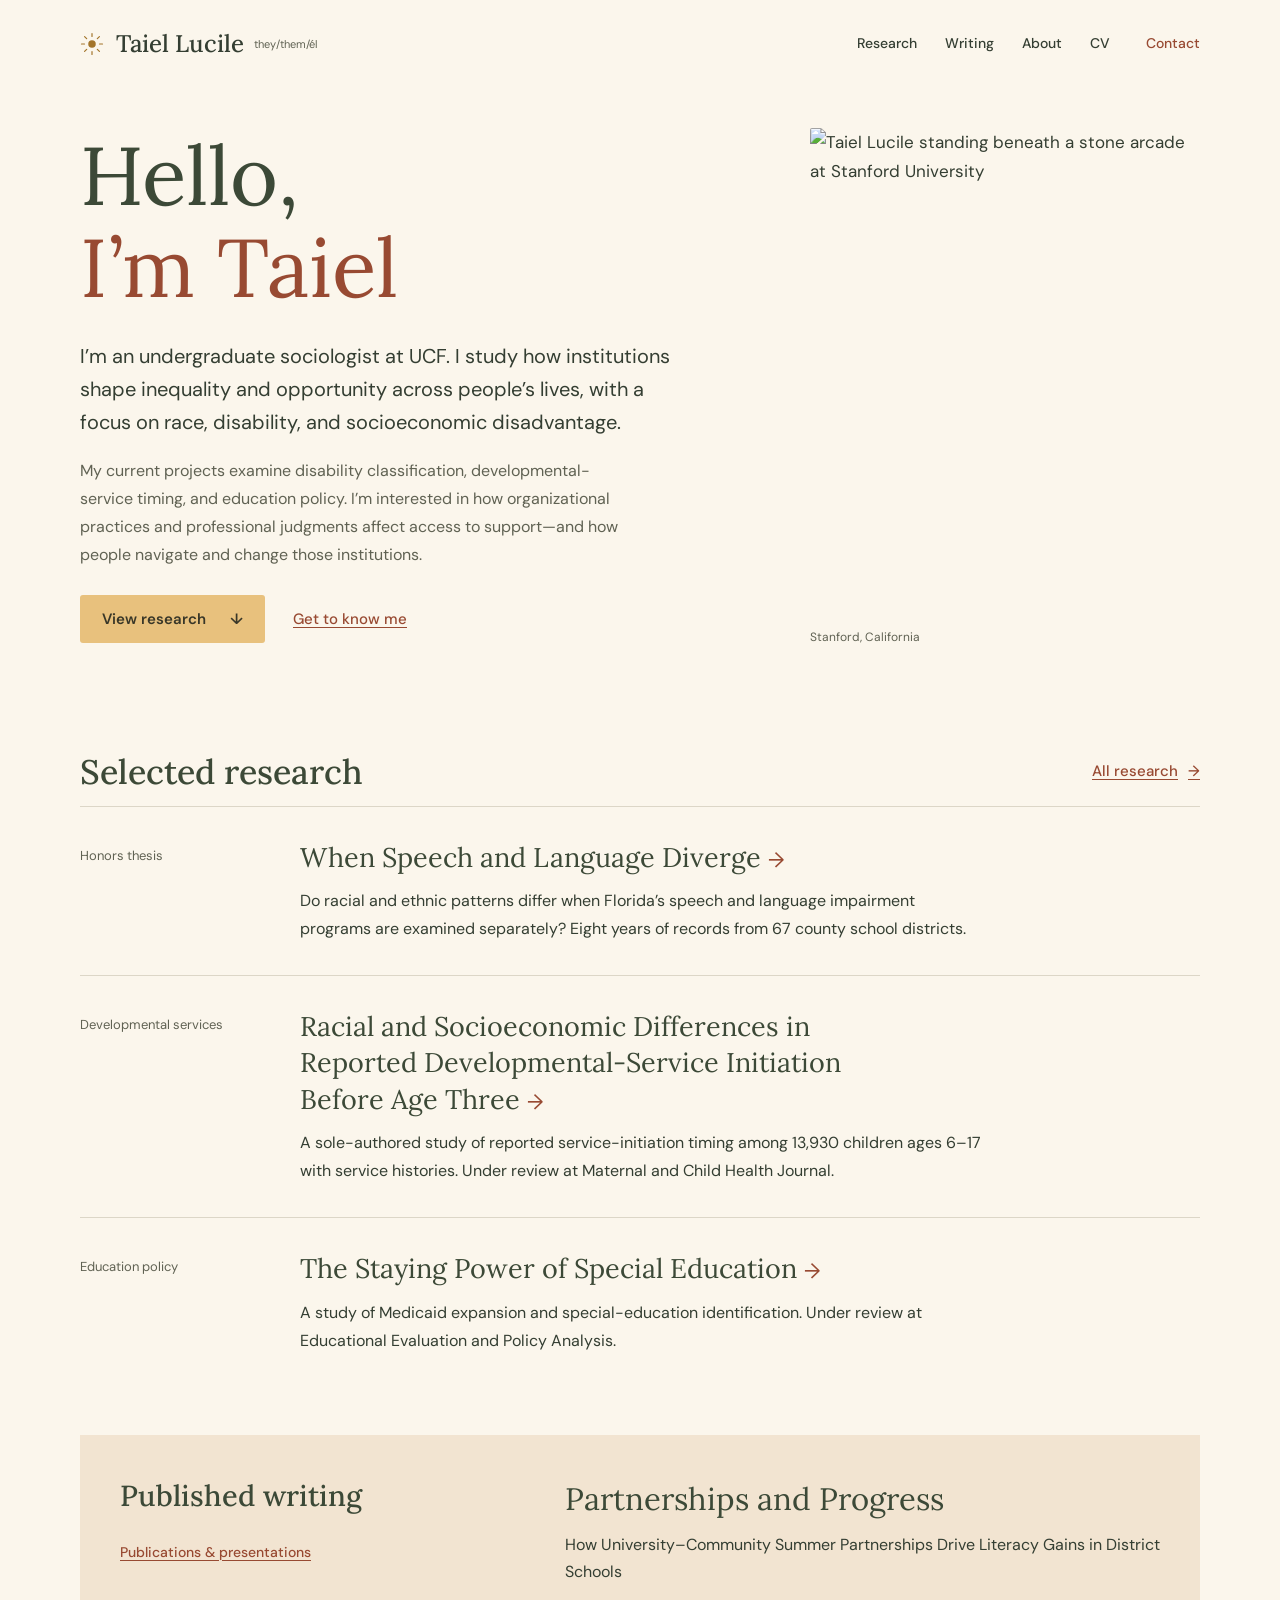
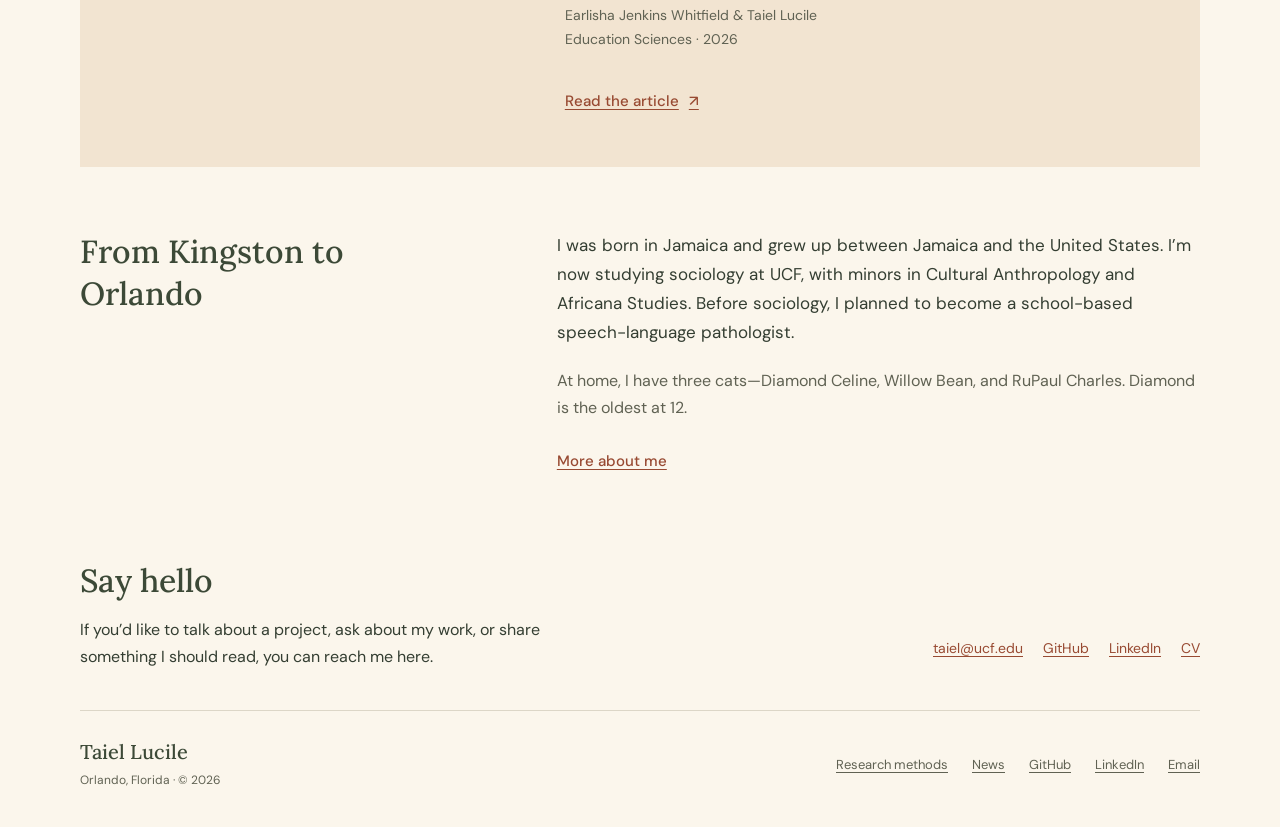
==== index.html @ beb81406 "Update research, manuscript status, experience, and CV from November 2026 record" ====
<!DOCTYPE html>

<html lang="en"><head><meta charset="utf-8"/><meta content="width=device-width,initial-scale=1" name="viewport"/><meta content="Taiel Lucile is a sociologist studying how race, disability, and class shape young people’s encounters with schools and other institutions." name="description"/><meta content="Taiel Lucile" name="author"/><meta content="#fbf6ec" name="theme-color"/><link href="/favicon.svg?v=20261108-radiant" rel="icon" type="image/svg+xml"/><title>Taiel Lucile | Sociology of Race, Disability &amp; Education</title><link rel="preload" href="assets/fonts/lora.woff" as="font" type="font/woff" crossorigin/><link rel="preload" href="assets/fonts/dm-sans.woff" as="font" type="font/woff" crossorigin/><link href="styles.css?v=20261108-current" rel="stylesheet"/><link href="https://taielucile.github.io/" rel="canonical"/><script src="site.js?v=20261108-radiant" defer></script></head><body class="notebook-site"><a class="skip-link" href="#main-content">Skip to content</a><header class="site-header"><a class="brand" href="index.html" aria-label="Taiel Lucile, home"><svg class="brand-sun" aria-hidden="true" viewBox="0 0 32 32" fill="none"><circle cx="16" cy="16" r="5" fill="currentColor"/><path d="M16 2v4m0 20v4M2 16h4m20 0h4M6.1 6.1l2.8 2.8m14.2 14.2 2.8 2.8M6.1 25.9l2.8-2.8M23.1 8.9l2.8-2.8" stroke="currentColor" stroke-width="1.6" stroke-linecap="round"/></svg><span>Taiel Lucile</span><small>they/them/él</small></a><button class="menu-toggle" aria-expanded="false" aria-controls="primary-nav" type="button" hidden>Menu <span class="menu-symbol" aria-hidden="true"></span></button><nav id="primary-nav" aria-label="Primary navigation"><a href="research.html">Research</a><a href="publications.html">Writing</a><a href="about.html">About</a><a href="cv.html">CV</a><a class="nav-contact" href="mailto:taiel@ucf.edu">Contact</a></nav></header><main class="home-page" id="main-content">
<section class="editorial-hero editorial-hero-photo">
<div class="hero-composition">
<div class="hero-copy">
<h1>Hello,<span>I’m Taiel</span></h1>
<p class="hero-statement">I’m an undergraduate sociologist at UCF. I study how institutions shape inequality and opportunity across people’s lives, with a focus on race, disability, and socioeconomic disadvantage.</p>
<p class="hero-followup">My current projects examine disability classification, developmental-service timing, and education policy. I’m interested in how organizational practices and professional judgments affect access to support—and how people navigate and change those institutions.</p>
<div class="hero-links"><a class="primary-action" href="#selected-research">View research <span aria-hidden="true">↓</span></a><a class="textlink" href="about.html">Get to know me</a></div>
</div>
<div class="hero-visual">
<figure class="home-portrait"><img alt="Taiel Lucile standing beneath a stone arcade at Stanford University" fetchpriority="high" loading="eager" src="assets/images/taiel-lucile-portrait.jpg"/><figcaption>Stanford, California</figcaption></figure>
</div>
</div>
</section>
<section class="selected-research" id="selected-research" aria-labelledby="research-heading">
<div class="section-heading"><h2 id="research-heading">Selected research</h2><a class="textlink" href="research.html">All research <span aria-hidden="true">→</span></a></div>
<article class="research-row"><div class="research-context">Honors thesis</div><div><h3><a href="research.html#speech-language">When Speech and Language <span class="title-ending">Diverge <span class="link-arrow" aria-hidden="true">→</span></span></a></h3><p>Do racial and ethnic patterns differ when Florida’s speech and language impairment programs are examined separately? Eight years of records from 67 county school districts.</p></div></article>
<article class="research-row"><div class="research-context">Developmental services</div><div><h3><a href="research.html#who-gets-help">Racial and Socioeconomic Differences in Reported Developmental-Service Initiation Before Age Three <span class="link-arrow" aria-hidden="true">→</span></a></h3><p>A sole-authored study of reported service-initiation timing among 13,930 children ages 6–17 with service histories. Under review at <cite>Maternal and Child Health Journal</cite>.</p></div></article>
<article class="research-row"><div class="research-context">Education policy</div><div><h3><a href="publications.html#under-review">The Staying Power of Special <span class="title-ending">Education <span class="link-arrow" aria-hidden="true">→</span></span></a></h3><p>A study of Medicaid expansion and special-education identification. Under review at <cite>Educational Evaluation and Policy Analysis</cite>.</p></div></article>
</section>
<section class="home-writing" aria-labelledby="writing-heading"><div><h2 id="writing-heading">Published writing</h2><a class="textlink" href="publications.html">Publications &amp; presentations</a></div><article class="writing-feature"><h3><a href="https://doi.org/10.3390/educsci16010005">Partnerships and Progress</a></h3><p>How University–Community Summer Partnerships Drive Literacy Gains in District Schools</p><p class="publication-credit">Earlisha Jenkins Whitfield &amp; Taiel Lucile<br/><cite>Education Sciences</cite> · 2026</p><a class="textlink" href="https://doi.org/10.3390/educsci16010005">Read the article <span aria-hidden="true">↗</span></a></article></section>
<section aria-labelledby="home-about-title" class="home-about">
<h2 id="home-about-title">From Kingston to Orlando</h2>
<div><p>I was born in Jamaica and grew up between Jamaica and the United States. I’m now studying sociology at UCF, with minors in Cultural Anthropology and Africana Studies. Before sociology, I planned to become a school-based speech-language pathologist.</p><p class="home-personal">At home, I have three cats—Diamond Celine, Willow Bean, and RuPaul Charles. Diamond is the oldest at 12.</p><a class="textlink" href="about.html">More about me</a></div>
</section>

<section class="contact-strip" id="contact"><div><h2>Say hello</h2><p>If you’d like to talk about a project, ask about my work, or share something I should read, you can reach me here.</p></div><div class="contact-links"><a href="mailto:taiel@ucf.edu">taiel@ucf.edu</a><a href="https://github.com/taielucile">GitHub</a><a href="https://www.linkedin.com/in/luciletaiel">LinkedIn</a><a href="cv.html">CV</a></div></section>
</main><footer class="site-footer"><div><a class="footer-name" href="index.html">Taiel Lucile</a><span>Orlando, Florida · © 2026</span></div><nav aria-label="Further information"><a href="methods.html">Research methods</a><a href="news.html">News</a><a href="https://github.com/taielucile">GitHub</a><a href="https://www.linkedin.com/in/luciletaiel">LinkedIn</a><a href="mailto:taiel@ucf.edu">Email</a></nav></footer></body></html>
---- styles.css ----
@font-face{font-family:Lora;src:url("assets/fonts/lora.woff") format("woff");font-style:normal;font-weight:400 700;font-display:swap}
@font-face{font-family:"DM Sans";src:url("assets/fonts/dm-sans.woff") format("woff");font-style:normal;font-weight:100 1000;font-display:swap}
:root{--paper:#fbf6ec;--ink:#343e32;--muted:#606253;--accent:#984a32;--plum:#3c4937;--sage:#f2e4d1;--honey:#e8c17d;--gold:#a3752b;--max:1120px;--serif:Lora,Georgia,"Times New Roman",serif;--sans:"DM Sans",system-ui,-apple-system,BlinkMacSystemFont,"Segoe UI",sans-serif;--section:64px}
*{box-sizing:border-box}
::selection{background:#e6c3ae;color:#293b32}
html{background:var(--paper);scroll-behavior:smooth;scroll-padding-top:120px}
body{margin:0;background:var(--paper);color:var(--ink);font:17px/1.7 var(--sans);font-optical-sizing:auto;text-rendering:optimizeLegibility}
[hidden]{display:none!important}
header,main,footer{width:min(calc(100% - 64px),var(--max));margin-inline:auto}
body>header{min-height:88px;display:flex;align-items:center;justify-content:space-between;gap:32px}
.brand{display:inline-flex;align-items:center;gap:10px;color:var(--ink);font:500 24px/1.2 var(--serif);text-decoration:none;white-space:nowrap}
.brand-sun{width:24px;height:24px;flex:none;color:var(--gold);margin-right:2px}
.brand small{font:400 11px/1.5 var(--sans);color:var(--muted)}
nav[aria-label="Primary navigation"]{display:flex;align-items:center;gap:28px}
nav[aria-label="Primary navigation"] a[aria-current="page"]{text-decoration:underline}
nav[aria-label="Primary navigation"] a{display:inline-flex;align-items:center;min-height:44px;color:var(--ink);font-size:14px;font-weight:500;text-decoration:none}
a{color:var(--accent);text-underline-offset:.22em;text-decoration-thickness:1px;text-decoration-skip-ink:auto}
a:hover{color:var(--plum);text-decoration-thickness:2px}
nav[aria-label="Primary navigation"] a:hover{color:var(--accent);text-decoration:underline}
.textlink{display:inline-flex;align-items:center;min-height:44px}
a:focus-visible,button:focus-visible,summary:focus-visible{outline:2px solid var(--accent);outline-offset:5px}
button{font:inherit;color:inherit;cursor:pointer;border:0;background:none;border-radius:0}
.skip-link{position:fixed;z-index:100;top:10px;left:10px;padding:10px 16px;background:var(--ink);color:var(--paper);transform:translateY(-160%)}
.skip-link:focus{transform:none}
h1,h2,h3{margin:0;color:var(--plum);font-family:var(--serif);font-weight:500;overflow-wrap:normal}
h1{font-size:clamp(42px,4.5vw,64px);line-height:1.08;max-width:22ch}
h2{font-size:clamp(30px,3vw,42px);line-height:1.15;max-width:26ch}
h3{font-size:23px;line-height:1.3}
p{margin:0 0 1.15em}
p:last-child{margin-bottom:0}
main>section{padding:var(--section) 0}
.pagehead{padding:56px 0 48px}
.pagehead h1{margin-bottom:24px}
.pagehead .lede{max-width:70ch}
.lede{font-size:19px;line-height:1.65;color:var(--muted)}
.subtitle,.project-subline{margin:14px 0 0;max-width:66ch;color:var(--muted);font-size:17px;line-height:1.55}
.pronouns{font-size:14px;color:var(--accent);margin:10px 0 22px}
.textlink,.text-button{font:500 15px/1.5 var(--sans)}
.text-button{color:var(--accent);padding:10px 0;min-height:44px;text-decoration:underline;text-underline-offset:.22em}
.actions{display:flex;align-items:center;gap:24px;flex-wrap:wrap;margin-top:24px}
.button{color:var(--accent);text-decoration:underline;text-underline-offset:.22em;display:inline-flex;align-items:center;min-height:44px;font-size:14px}
.next-nav{display:flex;flex-wrap:wrap;gap:28px;padding:36px 0}
.next-nav>span{font-size:12px;color:var(--muted)}
.next-nav>a{text-decoration:underline}
.next-nav b,.next-nav small{display:block}
.next-nav b{font-size:15px;font-weight:550}
.next-nav small{margin-top:5px;font-size:12px;color:var(--muted)}
body>footer{display:flex;justify-content:space-between;align-items:center;gap:24px;min-height:88px;padding:22px 0;font-size:12px;color:var(--muted)}
footer a{color:inherit}
/* Visitor paths and homepage composition */
.site-header{position:sticky;top:0;z-index:20;background:var(--paper)}
.menu-toggle{display:none}
.nav-contact{margin-left:8px;color:var(--accent)!important}
.primary-action{display:inline-flex;align-items:center;justify-content:center;gap:24px;min-height:48px;padding:12px 22px;background:var(--honey);color:#393728;border-radius:3px;font:600 15px/1.5 var(--sans);text-decoration:none}
.primary-action:hover{background:#deb36c;color:#393728}
.hero-links{display:flex;align-items:center;flex-wrap:wrap;gap:14px 28px;margin-top:26px}
.textlink{gap:10px}
.home-page .editorial-hero-photo{padding:40px 0 64px}
.hero-composition{display:grid;grid-template-columns:minmax(0,1.15fr) minmax(0,.85fr);gap:64px;align-items:center}
.hero-copy h1{font-size:clamp(56px,6.5vw,82px);font-weight:400;line-height:1.08;max-width:none}
.hero-copy h1 span{display:block;color:var(--accent);margin-top:4px}
.hero-statement{font-size:20px;line-height:1.65;max-width:43ch;margin:28px 0 0}
.hero-followup{font-size:16px;line-height:1.75;max-width:49ch;margin:18px 0 0;color:var(--muted)}
.hero-visual{width:100%;max-width:390px;justify-self:end;min-width:0}
.home-portrait{margin:0;width:100%}
.home-portrait img{display:block;width:100%;aspect-ratio:4/5;object-fit:cover;object-position:center 36%;border-radius:2px}
.home-portrait figcaption{font:400 12px/1.5 var(--sans);color:var(--muted);margin-top:12px;text-align:left}
.selected-research{padding:40px 0 24px;scroll-margin-top:104px}
.section-heading{display:flex;align-items:center;justify-content:space-between;gap:20px;margin-bottom:12px}
.section-heading h2{font-size:34px}
.research-row{display:grid;grid-template-columns:180px minmax(0,1fr);gap:40px;padding:32px 0;border-top:1px solid #dcd6c7}
.research-context{font-size:13px;line-height:1.65;color:var(--muted);padding-top:6px}
.research-row h3{font-size:27px;line-height:1.35;max-width:37ch;font-weight:400;margin-bottom:12px}
.research-row h3 a{color:var(--plum);text-decoration:none}
.research-row h3 a:hover{text-decoration:underline}
.research-row h3 .link-arrow{font:400 21px var(--sans);color:var(--accent);white-space:nowrap}
.title-ending{white-space:nowrap}
.research-row p{max-width:62ch;font-size:16px;line-height:1.75}
cite{font-style:normal}
.home-writing{display:grid;grid-template-columns:minmax(0,.8fr) minmax(0,1.2fr);gap:48px;padding:44px 40px;background:var(--sage);margin:24px 0 0}
.home-writing h2{font-size:29px;margin-bottom:18px}
.home-writing>div>.textlink{font-size:14px}
.writing-feature{font-size:16px;min-width:0}
.writing-feature>.textlink{margin-top:12px}
.writing-feature h3{font-size:31px;font-weight:400;margin-bottom:12px}
.writing-feature h3 a{color:var(--plum);text-decoration:none}
.writing-feature h3 a:hover{text-decoration:underline}
.publication-credit{font-size:14px;color:var(--muted);line-height:1.7}
.home-about{display:grid;grid-template-columns:minmax(0,.8fr) minmax(0,1.2fr);gap:48px;padding:64px 0 40px}
.home-about h2{font-size:32px;line-height:1.3;max-width:18ch}
.home-about>div p{max-width:60ch}
.home-personal{color:var(--muted);font-size:16px}
.contact-strip{display:grid;grid-template-columns:minmax(0,1fr) auto;gap:40px;align-items:end;padding:40px 0}
.contact-strip h2{font-size:32px;margin-bottom:16px}
.contact-strip p{max-width:46ch;font-size:16px}
.contact-links{display:flex;flex-wrap:wrap;gap:12px 20px;font-size:14px}
.contact-links a{display:inline-flex;align-items:center;min-height:44px}
.about-personal{max-width:65ch;margin-top:32px;padding:24px 28px;background:var(--sage)}
.about-personal h2{font-size:28px;margin-bottom:14px}
.about-personal p{font-size:16px;line-height:1.75}
.site-footer{border-top:1px solid #dcd6c7;gap:32px;padding:28px 0 36px}
.site-footer .footer-name{font-weight:500}
.site-footer>div{display:flex;flex-direction:column;gap:6px}
.footer-name{font:400 20px var(--serif);text-decoration:none;color:var(--plum)}
.site-footer nav{display:flex;flex-wrap:wrap;gap:0 24px;justify-content:flex-end}
.site-footer nav a{min-height:44px;display:inline-flex;align-items:center;font-size:13px}
.page-index{display:flex;flex-wrap:wrap;gap:4px 28px;padding:12px 0 24px;font-size:14px}
.page-index a{display:inline-flex;align-items:center;min-height:44px;text-decoration:underline}
.page-index a:hover{color:var(--plum)}
.project{scroll-margin-top:112px;max-width:80ch}
.research-agenda{max-width:75ch}
.research-agenda h2{font-size:32px}
.methods-link{margin:24px 0}
.cv-index{max-width:82ch;padding-bottom:32px}
.cv-section,.writing-section{scroll-margin-top:104px}
.research-jump{display:flex;flex-wrap:wrap;gap:12px 28px;padding:20px 0;font-size:13px}
.research-jump a{text-decoration:underline}
.research-jump a.active{text-decoration:underline}
.research-jump a span{margin-right:8px;color:var(--muted);font-size:10px}
.research-page .pagehead{padding-bottom:32px}
.research-agenda{display:block;padding-top:12px;padding-bottom:48px}
.agenda-list p span{font:11px/2.5 var(--sans);color:var(--accent)}
.research-lens{max-width:75ch;margin-top:28px;font-size:15px;line-height:1.65}
.research-lens b{display:block;margin-bottom:8px;font-weight:600}
.research-lens span{color:var(--muted)}
.research-lens p+p{margin-top:24px}
.project{scroll-margin-top:28px}
.project>h2{max-width:30ch}
.project>.subtitle{margin-bottom:26px}
.projectgrid{max-width:75ch;display:block;margin-top:28px}
.projectgrid h3{font-family:var(--sans);font-size:15px;font-weight:650;margin:26px 0 10px}
.projectgrid h3:first-child{margin-top:0}
.projectgrid>div:first-child{grid-column:1}
.projectgrid>div:first-child p{max-width:68ch}
.projectgrid>.detail{grid-column:2;grid-row:1 / span 2}
.detail{align-self:start;font-size:14px;line-height:1.6;padding-left:0}
.detail b{font-size:12px;font-weight:650}
.boundary{grid-column:1;font-size:14px;color:var(--muted);padding-top:18px;margin:0}
.study-details{margin:24px 0;max-width:800px}
.study-detail{padding:0}
summary{cursor:pointer;color:var(--accent);font-size:14px;line-height:1.5;padding:14px 0}
.study-detail p{font-size:15px;line-height:1.65;max-width:72ch;margin:0 0 18px}
.study-detail[open] summary{margin-bottom:4px}
.thesis-detail{margin-top:24px}
.thesis-detail summary{font-size:16px;min-height:48px;text-decoration:underline;text-underline-offset:.22em}
.thesis-detail>div{padding:16px 0 0;max-width:66ch}
.thesis-detail h3{margin-bottom:12px}
.thesis-detail p{font-size:16px;line-height:1.7}
.thesis-detail p:last-child{color:var(--muted);margin-top:20px}
.about-pagehead{display:grid;grid-template-columns:minmax(0,1fr) 240px;gap:64px;align-items:center}
.about-name h1{margin-bottom:0}
.about-name{margin-bottom:22px}
.about-name .pronouns{margin:10px 0 0}
.about-head-copy .lede{max-width:53ch}
.about-headshot{margin:0}
.about-headshot img{display:block;width:100%;aspect-ratio:4/5;object-fit:cover}
.about-headshot figcaption{font-size:11px;color:var(--muted);margin-top:10px}
.about-story{display:grid;grid-template-columns:minmax(0,1fr) 260px;gap:64px}
.about-story>div>p{max-width:65ch;margin-bottom:24px;line-height:1.75}
.grid.two{display:grid;grid-template-columns:1fr 1fr;gap:0 40px;margin-top:22px}
.grid.two article{padding:22px 0}
.grid.two h3{font-size:23px;margin-bottom:8px}
.grid.two article p{font-size:15px;color:var(--muted)}
.grid.two article small{display:block;margin-top:12px;font-size:14px;line-height:1.65;max-width:50ch}
.method-evidence>article{max-width:75ch;display:block;padding:32px 0}
.method-evidence>article:first-of-type{padding-top:12px}
.method-evidence>article:last-of-type{padding-bottom:0}
.method-evidence h2{font-size:32px;margin-bottom:16px}
.method-evidence aside{padding-left:22px;font-size:13px}
.method-evidence aside b,.method-evidence aside span{display:block;margin-bottom:8px}
.method-evidence aside b{font-weight:600}
.feature{max-width:75ch;display:block}
.feature h2{margin-bottom:20px}
.writing-head{position:relative}
.writing-head-copy{max-width:760px}
.writing-shortcuts{display:flex;flex-wrap:wrap;gap:12px 28px;margin-top:26px;font-size:14px}
.writing-section>h2{margin-bottom:24px}
.writing-section{padding:44px 0}
.pub{display:grid;grid-template-columns:90px minmax(0,1fr);gap:28px;padding:24px 0}
.pub .year{font-size:12px;color:var(--accent);margin-top:4px}
.pub h3{font-size:23px;max-width:70ch;margin-bottom:10px}
.pub h3 a{color:var(--ink)}
.published-section .pub-title{text-decoration:none}
.published-section .pub-title:hover{text-decoration:underline}
.pub p:not(.year){font-size:14px;color:var(--muted);max-width:82ch}
.news-list{padding-top:0}
.news-item{display:grid;grid-template-columns:165px minmax(0,1fr);gap:40px;padding:32px 0}
.news-item:last-child{padding-bottom:0}
.news-meta{font-size:12px;color:var(--muted)}
.news-meta time{display:block;color:var(--accent);margin-bottom:6px}
.news-item h2{font-size:29px;max-width:36ch;margin-bottom:16px}
.news-item h2 a{color:var(--ink);text-decoration:none}
.news-item h2 a:hover{text-decoration:underline}
.news-item p{max-width:65ch;font-size:16px}
.news-item .textlink{font-size:14px}
.cv-page main{max-width:1000px}
.cv-section{padding:42px 0}
.cv-section>h2{font-size:30px;margin-bottom:24px}
.cv-section>p{font-size:15px;max-width:80ch}
.cv-row{display:grid;grid-template-columns:minmax(0,1fr) 150px;gap:28px;padding:22px 0}
.cv-row h3{font-family:var(--sans);font-size:16px;font-weight:600;line-height:1.5;margin-bottom:8px}
.cv-row p,.cv-entry p{font-size:14px;margin:8px 0}
.cv-row ul{font-size:14px;padding-left:20px;margin:12px 0 0}
.cv-row li+li{margin-top:6px}
.cv-row time{font-size:12px;color:var(--muted);text-align:right}
.cv-entry p{padding:14px 0;margin:0}
.print-master-cv{display:none}
@media (max-width:1100px){
.hero-composition{gap:44px;grid-template-columns:minmax(0,1.15fr) minmax(0,.85fr)}
.hero-copy h1{font-size:clamp(48px,6vw,68px)}
.hero-statement{font-size:18px}
.hero-followup{font-size:15px}
.home-page .editorial-hero-photo{padding:24px 0 52px}
.home-about,.home-writing{gap:32px}
.about-pagehead{grid-template-columns:minmax(0,1fr) 200px;gap:40px}
.about-story{grid-template-columns:minmax(0,1fr) 220px;gap:40px}
}
@media (max-width:760px){
:root{--section:44px}
body{font-size:16px}
header,main,footer{width:calc(100% - 48px)}
body>header{display:flex;flex-wrap:wrap;gap:0 16px;justify-content:space-between;min-height:76px;padding:12px 0}
.brand{font-size:21px;gap:8px}.brand-sun{width:21px;height:21px;margin-right:0}.brand small{font-size:10px}
.site-header[data-nav-ready] .menu-toggle{display:inline-flex;align-items:center;justify-content:center;gap:10px;min-height:44px;padding:0;font-size:14px}
.menu-symbol{width:18px;height:16px;position:relative;display:block}
.menu-symbol::before,.menu-symbol::after{content:"";position:absolute;left:0;right:0;height:1px;background:currentColor;top:5px;transition:transform .16s ease}
.menu-symbol::after{top:11px}
.menu-toggle[aria-expanded="true"] .menu-symbol::before{top:8px;transform:rotate(45deg)}
.menu-toggle[aria-expanded="true"] .menu-symbol::after{top:8px;transform:rotate(-45deg)}
.site-header[data-nav-ready] nav[aria-label="Primary navigation"]{display:none}
.site-header[data-menu-open] nav[aria-label="Primary navigation"]{display:flex}
.site-header nav[aria-label="Primary navigation"]{width:100%;flex-direction:column;align-items:stretch;gap:0;padding:12px 0 8px}
.site-header nav[aria-label="Primary navigation"] a{font-size:17px;min-height:48px;padding:8px 4px}
.nav-contact{margin:0}
.site-header{max-height:100dvh;overflow-y:auto}
.brand{margin-bottom:0}
nav[aria-label="Primary navigation"]{display:flex;justify-content:space-between;gap:8px;flex-wrap:wrap}
nav[aria-label="Primary navigation"] a{font-size:12px;min-height:44px}
h1{font-size:39px;line-height:1.1;max-width:none}
h2{font-size:30px;line-height:1.18}
h3{font-size:22px}
.pagehead{padding:32px 0 36px}
.pagehead h1{margin-bottom:20px}
.lede{font-size:17px;line-height:1.65}
.subtitle,.project-subline{font-size:15px}
.home-page .editorial-hero-photo{padding:24px 0 36px}
.hero-composition{grid-template-columns:minmax(0,1fr) 132px;gap:24px 18px;align-items:center}
.hero-copy{display:contents}
.hero-copy h1{grid-column:1;grid-row:1;font-size:clamp(33px,9.2vw,46px);line-height:1.16;max-width:none}
.hero-statement,.hero-followup,.hero-links{grid-column:1/-1;margin:0;max-width:none}
.hero-statement{font-size:18px;line-height:1.7}
.hero-followup{font-size:16px;line-height:1.75}
.hero-links{gap:12px 22px;align-items:center}
.primary-action{font-size:14px;padding:12px 18px;gap:16px}
.hero-visual{grid-column:2;grid-row:1;max-width:132px;justify-self:end}
.home-portrait figcaption{display:none}
.selected-research{padding:28px 0 16px;scroll-margin-top:88px}
.section-heading{align-items:baseline;gap:12px;margin-bottom:12px}
.section-heading h2{font-size:27px}
.section-heading>.textlink{font-size:13px;white-space:nowrap}
.research-row{grid-template-columns:1fr;gap:10px;padding:24px 0}
.research-context{font-size:13px;padding:0}
.research-row h3{font-size:25px;margin-bottom:10px}
.research-row p{font-size:15px}
.home-about,.home-writing,.contact-strip{grid-template-columns:1fr;gap:24px}
.home-writing{padding:28px 24px;margin:20px 0 0}
.home-writing h2{font-size:27px;margin-bottom:8px}
.writing-feature h3{font-size:28px}
.home-about{padding:44px 0 28px}
.home-about h2{font-size:29px;max-width:none}
.contact-strip{padding:28px 0}
.contact-strip h2{font-size:30px}
.contact-links{gap:0 20px}
.about-personal{padding:24px;margin-top:28px}
.site-footer{gap:16px;padding:24px 0 28px}
.site-footer nav{justify-content:flex-start;gap:0 22px}
.page-index{font-size:14px;gap:0 20px;padding:4px 0 24px}
.project{scroll-margin-top:92px}
.cv-section,.writing-section{scroll-margin-top:88px}
.next-nav{grid-template-columns:1fr 1fr;gap:20px;padding:30px 0}
.next-nav>span{grid-column:1/-1}
body>footer{align-items:start;flex-direction:column;justify-content:center;gap:10px;font-size:11px;min-height:100px}
.research-jump{font-size:14px;gap:8px 18px;padding:16px 0}
.research-jump a{padding:6px 0}
.research-jump a span{display:none}
.research-agenda{display:block;padding-bottom:36px}
.research-lens{max-width:75ch;margin-top:28px;font-size:14px}
.projectgrid>div:first-child,.projectgrid>.detail,.boundary{grid-column:1;grid-row:auto}
.projectgrid>.detail{padding:18px 0 0;display:grid;grid-template-columns:1fr 1fr;gap:18px;font-size:13px}
.projectgrid>.detail p{margin:0}
.boundary{font-size:14px}
.about-pagehead{grid-template-columns:1fr;gap:28px}
.about-headshot{width:min(100%,260px)}
.about-story{grid-template-columns:1fr;gap:28px}
.about-story>div>p{margin-bottom:22px;line-height:1.75}
.about-story>.detail{padding:0;display:block;font-size:14px;max-width:48ch}
.about-story>.detail p{margin:0}
.grid.two{grid-template-columns:1fr;margin-top:16px}
.grid.two article{padding:20px 0}
.method-evidence>article,.feature{max-width:75ch;grid-template-columns:1fr;gap:22px}
.method-evidence>article{max-width:75ch;padding:28px 0}
.method-evidence h2{font-size:28px}
.method-evidence aside{display:grid;grid-template-columns:1fr 1fr;gap:4px 18px;padding:14px 0 0;font-size:12px}
.method-evidence aside b{grid-column:1/-1}
.feature>.detail{padding:18px 0 0}
.writing-page .pagehead{padding-bottom:20px}
.writing-shortcuts{gap:10px 22px;font-size:13px;margin-top:20px;padding-bottom:0}
.writing-section{padding:32px 0}
.writing-section>h2{margin-bottom:8px}
.pub{grid-template-columns:1fr;gap:8px;padding:22px 0}
.pub .year{margin:0}
.pub h3{font-size:22px;line-height:1.4;margin-bottom:10px}
.pub p:not(.year){font-size:13px;line-height:1.65}
.news-item{grid-template-columns:1fr;gap:14px;padding:28px 0}
.news-meta{font-size:11px}
.news-meta time{margin-bottom:3px}
.news-item h2{font-size:25px;line-height:1.25}
.cv-section{padding:34px 0}
.cv-section>h2{font-size:27px}
.cv-row{grid-template-columns:1fr;gap:10px}
.cv-row time{text-align:left;grid-row:1}
.cv-row p,.cv-row ul,.cv-entry p{font-size:13px;line-height:1.7}
}
@media (max-width:380px){
.brand{font-size:19px;gap:6px}.brand small{display:none}.brand-sun{width:20px;height:20px}
.hero-composition{grid-template-columns:minmax(0,1fr) 104px;gap:22px 14px}.hero-copy h1{font-size:32px}.hero-statement{font-size:17px}.hero-visual{max-width:104px}.hero-links{gap:8px 18px}.hero-links .textlink{font-size:14px}.section-heading{align-items:flex-start;flex-direction:column;gap:2px}.section-heading h2{font-size:27px}
.next-nav,.about-story>.detail{grid-template-columns:1fr}
}
@media (prefers-reduced-motion:reduce){
html{scroll-behavior:auto}
*{scroll-behavior:auto!important;transition:none!important;animation:none!important}
}
@page{size:letter;margin:.55in .62in}

.agenda-heading h2{margin-bottom:24px}
.agenda-list{max-width:75ch;margin:0;padding-left:22px}
.agenda-list li{margin:0 0 20px;padding-left:4px}
.project-kind{margin:12px 0;font-size:15px}
.project>h2+.project-kind+.subtitle{margin-top:8px}
.project-status{margin:22px 0 0;font-size:14px}
.method-evidence p{max-width:66ch;font-size:16px}
.feature p{max-width:66ch;font-size:16px}


/* A single CV supplies the screen and print views. */
.cv-contact{font-size:14px;margin:18px 0 0}
.cv-document{max-width:86ch}
.cv-document>section{padding:32px 0;scroll-margin-top:110px}
.cv-document h2{font-size:30px;margin:0 0 26px}
.cv-document h3{font-family:var(--sans);font-size:16px;font-weight:600;line-height:1.5;margin:0 0 10px}
.cv-document .cv-subheading{margin:26px 0 14px;color:var(--accent)}
.cv-document p,.cv-document li{font-size:15px;line-height:1.7}
.cv-document ul{padding-left:20px;margin:14px 0}
.cv-document li+li{margin-top:7px}
.cv-position{padding:18px 0}
.cv-position-heading{display:flex;justify-content:space-between;align-items:baseline;gap:24px}
.cv-position-heading>span{font-size:13px;color:var(--muted);white-space:nowrap}
.cv-document p{overflow-wrap:anywhere}
@media(max-width:760px){
.cv-document>section{padding:28px 0;scroll-margin-top:92px}
.cv-document h2{font-size:27px;margin-bottom:22px}
.cv-position-heading{display:block}
.cv-position-heading>span{display:block;margin:0 0 12px}
.cv-document p,.cv-document li{font-size:14px}
}
@media print{
body.cv-page>main{display:block!important;width:auto!important;max-width:none!important;margin:0!important;padding:0!important}
body.cv-page>header,body.cv-page>footer,.cv-head .actions,.cv-index{display:none!important}
.cv-page,.cv-page main,.cv-document,.cv-document *{color:#000!important;background:#fff!important;font-family:Arial,Helvetica,sans-serif!important}
.cv-head{display:block!important;padding:0 0 10pt!important}
.cv-head h1{font-size:20pt!important;line-height:1.1!important;margin:0 0 5pt!important}
.cv-head .pronouns,.cv-head .lede,.cv-contact{font-size:9pt!important;line-height:1.3!important;margin:3pt 0!important}
.cv-document{max-width:none!important}
.cv-document>section{padding:8pt 0 0!important}
.cv-document h2{font-size:11pt!important;line-height:1.2!important;margin:0 0 7pt!important;break-after:avoid}
.cv-document h3{font-size:9pt!important;line-height:1.3!important;margin:0 0 4pt!important;break-after:avoid}
.cv-document p,.cv-document li{font-size:9pt!important;line-height:1.35!important}
.cv-document p{margin:3pt 0 6pt!important}
.cv-document ul{padding-left:14pt!important;margin:5pt 0!important}
.cv-document li+li{margin-top:2pt!important}
.cv-position{padding:5pt 0!important;break-inside:avoid}
.cv-position-heading{display:flex!important;gap:12pt!important}
.cv-position-heading>span{font-size:8.5pt!important;margin:0!important}
.cv-document .cv-subheading{margin:8pt 0 5pt!important}
.cv-document a,.cv-contact a{text-decoration:none!important;color:#000!important}
}
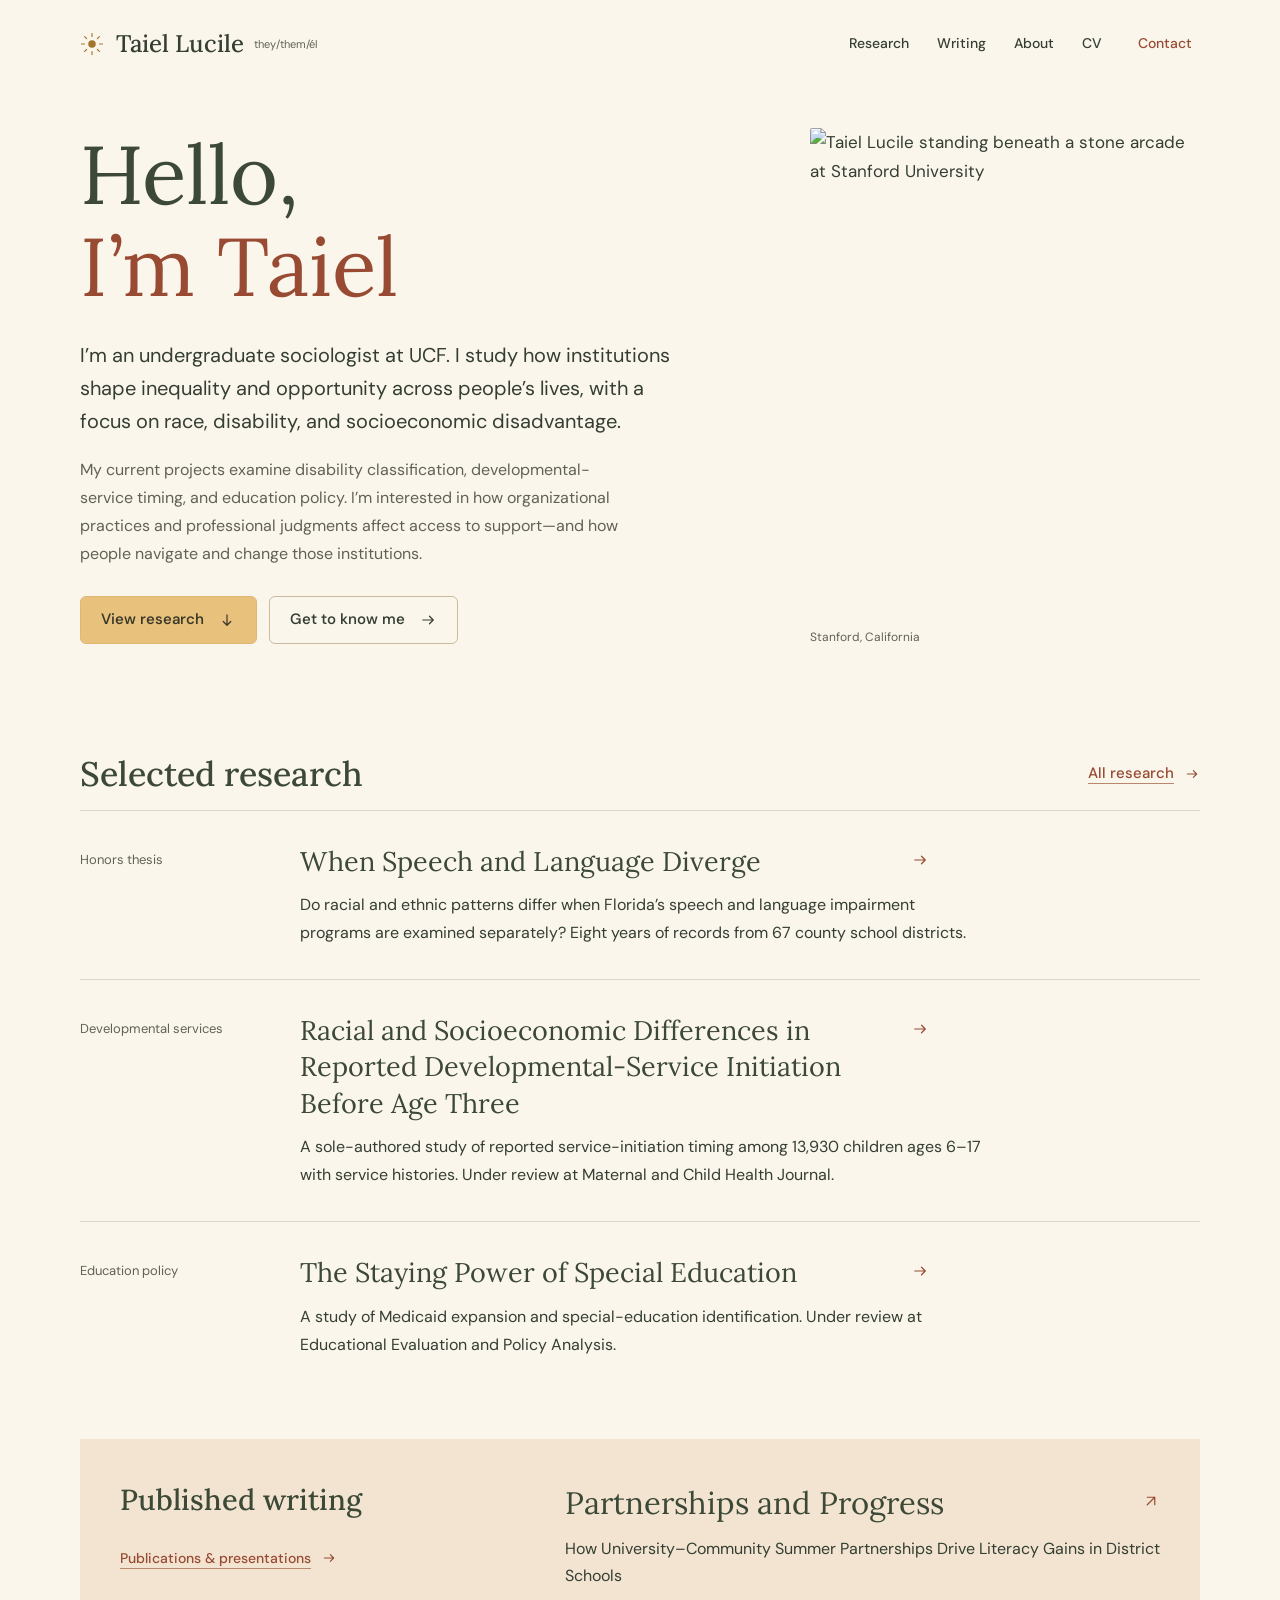
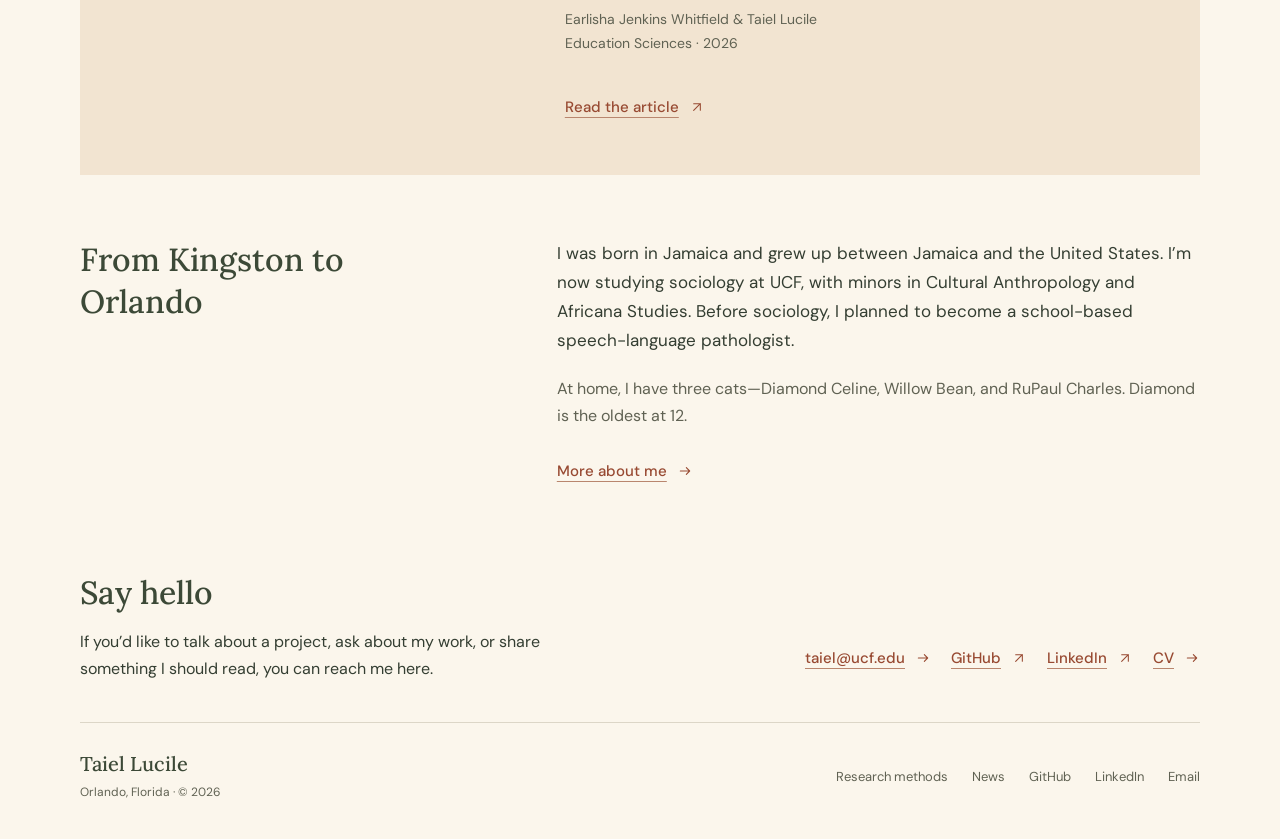
==== commit b91ff9f8: "Finish the interaction details with consistent controls, icons, and states" ====
--- a/index.html
+++ b/index.html
@@ -1,13 +1,13 @@
 <!DOCTYPE html>
 
-<html lang="en"><head><meta charset="utf-8"/><meta content="width=device-width,initial-scale=1" name="viewport"/><meta content="Taiel Lucile is a sociologist studying how race, disability, and class shape young people’s encounters with schools and other institutions." name="description"/><meta content="Taiel Lucile" name="author"/><meta content="#fbf6ec" name="theme-color"/><link href="/favicon.svg?v=20261108-radiant" rel="icon" type="image/svg+xml"/><title>Taiel Lucile | Sociology of Race, Disability &amp; Education</title><link rel="preload" href="assets/fonts/lora.woff" as="font" type="font/woff" crossorigin/><link rel="preload" href="assets/fonts/dm-sans.woff" as="font" type="font/woff" crossorigin/><link href="styles.css?v=20261108-current" rel="stylesheet"/><link href="https://taielucile.github.io/" rel="canonical"/><script src="site.js?v=20261108-radiant" defer></script></head><body class="notebook-site"><a class="skip-link" href="#main-content">Skip to content</a><header class="site-header"><a class="brand" href="index.html" aria-label="Taiel Lucile, home"><svg class="brand-sun" aria-hidden="true" viewBox="0 0 32 32" fill="none"><circle cx="16" cy="16" r="5" fill="currentColor"/><path d="M16 2v4m0 20v4M2 16h4m20 0h4M6.1 6.1l2.8 2.8m14.2 14.2 2.8 2.8M6.1 25.9l2.8-2.8M23.1 8.9l2.8-2.8" stroke="currentColor" stroke-width="1.6" stroke-linecap="round"/></svg><span>Taiel Lucile</span><small>they/them/él</small></a><button class="menu-toggle" aria-expanded="false" aria-controls="primary-nav" type="button" hidden>Menu <span class="menu-symbol" aria-hidden="true"></span></button><nav id="primary-nav" aria-label="Primary navigation"><a href="research.html">Research</a><a href="publications.html">Writing</a><a href="about.html">About</a><a href="cv.html">CV</a><a class="nav-contact" href="mailto:taiel@ucf.edu">Contact</a></nav></header><main class="home-page" id="main-content">
+<html lang="en"><head><meta charset="utf-8"/><meta content="width=device-width,initial-scale=1" name="viewport"/><meta content="Taiel Lucile is a sociologist studying how race, disability, and class shape young people’s encounters with schools and other institutions." name="description"/><meta content="Taiel Lucile" name="author"/><meta content="#fbf6ec" name="theme-color"/><link href="/favicon.svg?v=20261108-radiant" rel="icon" type="image/svg+xml"/><title>Taiel Lucile | Sociology of Race, Disability &amp; Education</title><link rel="preload" href="assets/fonts/lora.woff" as="font" type="font/woff" crossorigin/><link rel="preload" href="assets/fonts/dm-sans.woff" as="font" type="font/woff" crossorigin/><link href="styles.css?v=20261108-finished" rel="stylesheet"/><link href="https://taielucile.github.io/" rel="canonical"/><script src="site.js?v=20261108-radiant" defer></script></head><body class="notebook-site"><a class="skip-link" href="#main-content">Skip to content</a><header class="site-header"><a class="brand" href="index.html" aria-label="Taiel Lucile, home"><svg class="brand-sun" aria-hidden="true" viewBox="0 0 32 32" fill="none"><circle cx="16" cy="16" r="5" fill="currentColor"/><path d="M16 2v4m0 20v4M2 16h4m20 0h4M6.1 6.1l2.8 2.8m14.2 14.2 2.8 2.8M6.1 25.9l2.8-2.8M23.1 8.9l2.8-2.8" stroke="currentColor" stroke-width="1.6" stroke-linecap="round"/></svg><span>Taiel Lucile</span><small>they/them/él</small></a><button class="menu-toggle" aria-expanded="false" aria-controls="primary-nav" type="button" hidden>Menu <span class="menu-symbol" aria-hidden="true"></span></button><nav id="primary-nav" aria-label="Primary navigation"><a href="research.html">Research</a><a href="publications.html">Writing</a><a href="about.html">About</a><a href="cv.html">CV</a><a class="nav-contact" href="mailto:taiel@ucf.edu">Contact</a></nav></header><main class="home-page" id="main-content">
 <section class="editorial-hero editorial-hero-photo">
 <div class="hero-composition">
 <div class="hero-copy">
 <h1>Hello,<span>I’m Taiel</span></h1>
 <p class="hero-statement">I’m an undergraduate sociologist at UCF. I study how institutions shape inequality and opportunity across people’s lives, with a focus on race, disability, and socioeconomic disadvantage.</p>
 <p class="hero-followup">My current projects examine disability classification, developmental-service timing, and education policy. I’m interested in how organizational practices and professional judgments affect access to support—and how people navigate and change those institutions.</p>
-<div class="hero-links"><a class="primary-action" href="#selected-research">View research <span aria-hidden="true">↓</span></a><a class="textlink" href="about.html">Get to know me</a></div>
+<div class="hero-links"><a class="primary-action" href="#selected-research"><span class="action-label">View research</span><svg class="action-icon" viewBox="0 0 24 24" fill="none" aria-hidden="true" focusable="false"><path d="M12 5v14m-5-5 5 5 5-5" stroke="currentColor" stroke-width="1.6" stroke-linecap="round" stroke-linejoin="round"/></svg></a><a class="secondary-action" href="about.html"><span class="action-label">Get to know me</span><svg class="action-icon" viewBox="0 0 24 24" fill="none" aria-hidden="true" focusable="false"><path d="M5 12h14m-5-5 5 5-5 5" stroke="currentColor" stroke-width="1.6" stroke-linecap="round" stroke-linejoin="round"/></svg></a></div>
 </div>
 <div class="hero-visual">
 <figure class="home-portrait"><img alt="Taiel Lucile standing beneath a stone arcade at Stanford University" fetchpriority="high" loading="eager" src="assets/images/taiel-lucile-portrait.jpg"/><figcaption>Stanford, California</figcaption></figure>
@@ -15,17 +15,17 @@
 </div>
 </section>
 <section class="selected-research" id="selected-research" aria-labelledby="research-heading">
-<div class="section-heading"><h2 id="research-heading">Selected research</h2><a class="textlink" href="research.html">All research <span aria-hidden="true">→</span></a></div>
-<article class="research-row"><div class="research-context">Honors thesis</div><div><h3><a href="research.html#speech-language">When Speech and Language <span class="title-ending">Diverge <span class="link-arrow" aria-hidden="true">→</span></span></a></h3><p>Do racial and ethnic patterns differ when Florida’s speech and language impairment programs are examined separately? Eight years of records from 67 county school districts.</p></div></article>
-<article class="research-row"><div class="research-context">Developmental services</div><div><h3><a href="research.html#who-gets-help">Racial and Socioeconomic Differences in Reported Developmental-Service Initiation Before Age Three <span class="link-arrow" aria-hidden="true">→</span></a></h3><p>A sole-authored study of reported service-initiation timing among 13,930 children ages 6–17 with service histories. Under review at <cite>Maternal and Child Health Journal</cite>.</p></div></article>
-<article class="research-row"><div class="research-context">Education policy</div><div><h3><a href="publications.html#under-review">The Staying Power of Special <span class="title-ending">Education <span class="link-arrow" aria-hidden="true">→</span></span></a></h3><p>A study of Medicaid expansion and special-education identification. Under review at <cite>Educational Evaluation and Policy Analysis</cite>.</p></div></article>
+<div class="section-heading"><h2 id="research-heading">Selected research</h2><a class="textlink" href="research.html"><span class="action-label">All research</span><svg class="action-icon" viewBox="0 0 24 24" fill="none" aria-hidden="true" focusable="false"><path d="M5 12h14m-5-5 5 5-5 5" stroke="currentColor" stroke-width="1.6" stroke-linecap="round" stroke-linejoin="round"/></svg></a></div>
+<article class="research-row"><div class="research-context">Honors thesis</div><div><h3><a href="research.html#speech-language" class="title-link"><span class="title-link-label">When Speech and Language Diverge</span><svg class="action-icon" viewBox="0 0 24 24" fill="none" aria-hidden="true" focusable="false"><path d="M5 12h14m-5-5 5 5-5 5" stroke="currentColor" stroke-width="1.6" stroke-linecap="round" stroke-linejoin="round"/></svg></a></h3><p>Do racial and ethnic patterns differ when Florida’s speech and language impairment programs are examined separately? Eight years of records from 67 county school districts.</p></div></article>
+<article class="research-row"><div class="research-context">Developmental services</div><div><h3><a href="research.html#who-gets-help" class="title-link"><span class="title-link-label">Racial and Socioeconomic Differences in Reported Developmental-Service Initiation Before Age Three</span><svg class="action-icon" viewBox="0 0 24 24" fill="none" aria-hidden="true" focusable="false"><path d="M5 12h14m-5-5 5 5-5 5" stroke="currentColor" stroke-width="1.6" stroke-linecap="round" stroke-linejoin="round"/></svg></a></h3><p>A sole-authored study of reported service-initiation timing among 13,930 children ages 6–17 with service histories. Under review at <cite>Maternal and Child Health Journal</cite>.</p></div></article>
+<article class="research-row"><div class="research-context">Education policy</div><div><h3><a href="publications.html#under-review" class="title-link"><span class="title-link-label">The Staying Power of Special Education</span><svg class="action-icon" viewBox="0 0 24 24" fill="none" aria-hidden="true" focusable="false"><path d="M5 12h14m-5-5 5 5-5 5" stroke="currentColor" stroke-width="1.6" stroke-linecap="round" stroke-linejoin="round"/></svg></a></h3><p>A study of Medicaid expansion and special-education identification. Under review at <cite>Educational Evaluation and Policy Analysis</cite>.</p></div></article>
 </section>
-<section class="home-writing" aria-labelledby="writing-heading"><div><h2 id="writing-heading">Published writing</h2><a class="textlink" href="publications.html">Publications &amp; presentations</a></div><article class="writing-feature"><h3><a href="https://doi.org/10.3390/educsci16010005">Partnerships and Progress</a></h3><p>How University–Community Summer Partnerships Drive Literacy Gains in District Schools</p><p class="publication-credit">Earlisha Jenkins Whitfield &amp; Taiel Lucile<br/><cite>Education Sciences</cite> · 2026</p><a class="textlink" href="https://doi.org/10.3390/educsci16010005">Read the article <span aria-hidden="true">↗</span></a></article></section>
+<section class="home-writing" aria-labelledby="writing-heading"><div><h2 id="writing-heading">Published writing</h2><a class="textlink" href="publications.html"><span class="action-label">Publications &amp; presentations</span><svg class="action-icon" viewBox="0 0 24 24" fill="none" aria-hidden="true" focusable="false"><path d="M5 12h14m-5-5 5 5-5 5" stroke="currentColor" stroke-width="1.6" stroke-linecap="round" stroke-linejoin="round"/></svg></a></div><article class="writing-feature"><h3><a href="https://doi.org/10.3390/educsci16010005" class="title-link"><span class="title-link-label">Partnerships and Progress</span><svg class="action-icon" viewBox="0 0 24 24" fill="none" aria-hidden="true" focusable="false"><path d="M7 17 17 7M7 7h10v10" stroke="currentColor" stroke-width="1.6" stroke-linecap="round" stroke-linejoin="round"/></svg></a></h3><p>How University–Community Summer Partnerships Drive Literacy Gains in District Schools</p><p class="publication-credit">Earlisha Jenkins Whitfield &amp; Taiel Lucile<br/><cite>Education Sciences</cite> · 2026</p><a class="textlink" href="https://doi.org/10.3390/educsci16010005"><span class="action-label">Read the article</span><svg class="action-icon" viewBox="0 0 24 24" fill="none" aria-hidden="true" focusable="false"><path d="M7 17 17 7M7 7h10v10" stroke="currentColor" stroke-width="1.6" stroke-linecap="round" stroke-linejoin="round"/></svg></a></article></section>
 <section aria-labelledby="home-about-title" class="home-about">
 <h2 id="home-about-title">From Kingston to Orlando</h2>
-<div><p>I was born in Jamaica and grew up between Jamaica and the United States. I’m now studying sociology at UCF, with minors in Cultural Anthropology and Africana Studies. Before sociology, I planned to become a school-based speech-language pathologist.</p><p class="home-personal">At home, I have three cats—Diamond Celine, Willow Bean, and RuPaul Charles. Diamond is the oldest at 12.</p><a class="textlink" href="about.html">More about me</a></div>
+<div><p>I was born in Jamaica and grew up between Jamaica and the United States. I’m now studying sociology at UCF, with minors in Cultural Anthropology and Africana Studies. Before sociology, I planned to become a school-based speech-language pathologist.</p><p class="home-personal">At home, I have three cats—Diamond Celine, Willow Bean, and RuPaul Charles. Diamond is the oldest at 12.</p><a class="textlink" href="about.html"><span class="action-label">More about me</span><svg class="action-icon" viewBox="0 0 24 24" fill="none" aria-hidden="true" focusable="false"><path d="M5 12h14m-5-5 5 5-5 5" stroke="currentColor" stroke-width="1.6" stroke-linecap="round" stroke-linejoin="round"/></svg></a></div>
 </section>
 
-<section class="contact-strip" id="contact"><div><h2>Say hello</h2><p>If you’d like to talk about a project, ask about my work, or share something I should read, you can reach me here.</p></div><div class="contact-links"><a href="mailto:taiel@ucf.edu">taiel@ucf.edu</a><a href="https://github.com/taielucile">GitHub</a><a href="https://www.linkedin.com/in/luciletaiel">LinkedIn</a><a href="cv.html">CV</a></div></section>
+<section class="contact-strip" id="contact"><div><h2>Say hello</h2><p>If you’d like to talk about a project, ask about my work, or share something I should read, you can reach me here.</p></div><div class="contact-links"><a href="mailto:taiel@ucf.edu" class="textlink"><span class="action-label">taiel@ucf.edu</span><svg class="action-icon" viewBox="0 0 24 24" fill="none" aria-hidden="true" focusable="false"><path d="M5 12h14m-5-5 5 5-5 5" stroke="currentColor" stroke-width="1.6" stroke-linecap="round" stroke-linejoin="round"/></svg></a><a href="https://github.com/taielucile" class="textlink"><span class="action-label">GitHub</span><svg class="action-icon" viewBox="0 0 24 24" fill="none" aria-hidden="true" focusable="false"><path d="M7 17 17 7M7 7h10v10" stroke="currentColor" stroke-width="1.6" stroke-linecap="round" stroke-linejoin="round"/></svg></a><a href="https://www.linkedin.com/in/luciletaiel" class="textlink"><span class="action-label">LinkedIn</span><svg class="action-icon" viewBox="0 0 24 24" fill="none" aria-hidden="true" focusable="false"><path d="M7 17 17 7M7 7h10v10" stroke="currentColor" stroke-width="1.6" stroke-linecap="round" stroke-linejoin="round"/></svg></a><a href="cv.html" class="textlink"><span class="action-label">CV</span><svg class="action-icon" viewBox="0 0 24 24" fill="none" aria-hidden="true" focusable="false"><path d="M5 12h14m-5-5 5 5-5 5" stroke="currentColor" stroke-width="1.6" stroke-linecap="round" stroke-linejoin="round"/></svg></a></div></section>
 </main><footer class="site-footer"><div><a class="footer-name" href="index.html">Taiel Lucile</a><span>Orlando, Florida · © 2026</span></div><nav aria-label="Further information"><a href="methods.html">Research methods</a><a href="news.html">News</a><a href="https://github.com/taielucile">GitHub</a><a href="https://www.linkedin.com/in/luciletaiel">LinkedIn</a><a href="mailto:taiel@ucf.edu">Email</a></nav></footer></body></html>
 
--- a/styles.css
+++ b/styles.css
@@ -11,14 +11,14 @@
 .brand{display:inline-flex;align-items:center;gap:10px;color:var(--ink);font:500 24px/1.2 var(--serif);text-decoration:none;white-space:nowrap}
 .brand-sun{width:24px;height:24px;flex:none;color:var(--gold);margin-right:2px}
 .brand small{font:400 11px/1.5 var(--sans);color:var(--muted)}
-nav[aria-label="Primary navigation"]{display:flex;align-items:center;gap:28px}
-nav[aria-label="Primary navigation"] a[aria-current="page"]{text-decoration:underline}
-nav[aria-label="Primary navigation"] a{display:inline-flex;align-items:center;min-height:44px;color:var(--ink);font-size:14px;font-weight:500;text-decoration:none}
+nav[aria-label="Primary navigation"]{display:flex;align-items:center;gap:12px}
+nav[aria-label="Primary navigation"] a[aria-current="page"]{color:var(--accent);text-decoration:underline;text-underline-offset:8px;text-decoration-thickness:1.5px}
+nav[aria-label="Primary navigation"] a{display:inline-flex;align-items:center;min-height:44px;padding:6px 8px;border-radius:4px;color:var(--ink);font-size:14px;font-weight:500;text-decoration:none}
 a{color:var(--accent);text-underline-offset:.22em;text-decoration-thickness:1px;text-decoration-skip-ink:auto}
 a:hover{color:var(--plum);text-decoration-thickness:2px}
-nav[aria-label="Primary navigation"] a:hover{color:var(--accent);text-decoration:underline}
-.textlink{display:inline-flex;align-items:center;min-height:44px}
-a:focus-visible,button:focus-visible,summary:focus-visible{outline:2px solid var(--accent);outline-offset:5px}
+nav[aria-label="Primary navigation"] a:hover{color:var(--accent);background:var(--sage);text-decoration:none}
+
+a:focus-visible,button:focus-visible,summary:focus-visible{outline:2px solid var(--accent);outline-offset:4px;border-radius:3px}
 button{font:inherit;color:inherit;cursor:pointer;border:0;background:none;border-radius:0}
 .skip-link{position:fixed;z-index:100;top:10px;left:10px;padding:10px 16px;background:var(--ink);color:var(--paper);transform:translateY(-160%)}
 .skip-link:focus{transform:none}
@@ -35,26 +35,26 @@
 .lede{font-size:19px;line-height:1.65;color:var(--muted)}
 .subtitle,.project-subline{margin:14px 0 0;max-width:66ch;color:var(--muted);font-size:17px;line-height:1.55}
 .pronouns{font-size:14px;color:var(--accent);margin:10px 0 22px}
-.textlink,.text-button{font:500 15px/1.5 var(--sans)}
-.text-button{color:var(--accent);padding:10px 0;min-height:44px;text-decoration:underline;text-underline-offset:.22em}
+
+
 .actions{display:flex;align-items:center;gap:24px;flex-wrap:wrap;margin-top:24px}
 .button{color:var(--accent);text-decoration:underline;text-underline-offset:.22em;display:inline-flex;align-items:center;min-height:44px;font-size:14px}
-.next-nav{display:flex;flex-wrap:wrap;gap:28px;padding:36px 0}
-.next-nav>span{font-size:12px;color:var(--muted)}
-.next-nav>a{text-decoration:underline}
-.next-nav b,.next-nav small{display:block}
-.next-nav b{font-size:15px;font-weight:550}
-.next-nav small{margin-top:5px;font-size:12px;color:var(--muted)}
+
+
+
+
+
+
 body>footer{display:flex;justify-content:space-between;align-items:center;gap:24px;min-height:88px;padding:22px 0;font-size:12px;color:var(--muted)}
 footer a{color:inherit}
 /* Visitor paths and homepage composition */
 .site-header{position:sticky;top:0;z-index:20;background:var(--paper)}
 .menu-toggle{display:none}
 .nav-contact{margin-left:8px;color:var(--accent)!important}
-.primary-action{display:inline-flex;align-items:center;justify-content:center;gap:24px;min-height:48px;padding:12px 22px;background:var(--honey);color:#393728;border-radius:3px;font:600 15px/1.5 var(--sans);text-decoration:none}
-.primary-action:hover{background:#deb36c;color:#393728}
-.hero-links{display:flex;align-items:center;flex-wrap:wrap;gap:14px 28px;margin-top:26px}
-.textlink{gap:10px}
+
+
+
+
 .home-page .editorial-hero-photo{padding:40px 0 64px}
 .hero-composition{display:grid;grid-template-columns:minmax(0,1.15fr) minmax(0,.85fr);gap:64px;align-items:center}
 .hero-copy h1{font-size:clamp(56px,6.5vw,82px);font-weight:400;line-height:1.08;max-width:none}
@@ -71,20 +71,20 @@
 .research-row{display:grid;grid-template-columns:180px minmax(0,1fr);gap:40px;padding:32px 0;border-top:1px solid #dcd6c7}
 .research-context{font-size:13px;line-height:1.65;color:var(--muted);padding-top:6px}
 .research-row h3{font-size:27px;line-height:1.35;max-width:37ch;font-weight:400;margin-bottom:12px}
-.research-row h3 a{color:var(--plum);text-decoration:none}
-.research-row h3 a:hover{text-decoration:underline}
-.research-row h3 .link-arrow{font:400 21px var(--sans);color:var(--accent);white-space:nowrap}
-.title-ending{white-space:nowrap}
+
+
+
+
 .research-row p{max-width:62ch;font-size:16px;line-height:1.75}
 cite{font-style:normal}
 .home-writing{display:grid;grid-template-columns:minmax(0,.8fr) minmax(0,1.2fr);gap:48px;padding:44px 40px;background:var(--sage);margin:24px 0 0}
 .home-writing h2{font-size:29px;margin-bottom:18px}
 .home-writing>div>.textlink{font-size:14px}
 .writing-feature{font-size:16px;min-width:0}
-.writing-feature>.textlink{margin-top:12px}
+
 .writing-feature h3{font-size:31px;font-weight:400;margin-bottom:12px}
-.writing-feature h3 a{color:var(--plum);text-decoration:none}
-.writing-feature h3 a:hover{text-decoration:underline}
+
+
 .publication-credit{font-size:14px;color:var(--muted);line-height:1.7}
 .home-about{display:grid;grid-template-columns:minmax(0,.8fr) minmax(0,1.2fr);gap:48px;padding:64px 0 40px}
 .home-about h2{font-size:32px;line-height:1.3;max-width:18ch}
@@ -94,7 +94,7 @@
 .contact-strip h2{font-size:32px;margin-bottom:16px}
 .contact-strip p{max-width:46ch;font-size:16px}
 .contact-links{display:flex;flex-wrap:wrap;gap:12px 20px;font-size:14px}
-.contact-links a{display:inline-flex;align-items:center;min-height:44px}
+
 .about-personal{max-width:65ch;margin-top:32px;padding:24px 28px;background:var(--sage)}
 .about-personal h2{font-size:28px;margin-bottom:14px}
 .about-personal p{font-size:16px;line-height:1.75}
@@ -103,10 +103,11 @@
 .site-footer>div{display:flex;flex-direction:column;gap:6px}
 .footer-name{font:400 20px var(--serif);text-decoration:none;color:var(--plum)}
 .site-footer nav{display:flex;flex-wrap:wrap;gap:0 24px;justify-content:flex-end}
-.site-footer nav a{min-height:44px;display:inline-flex;align-items:center;font-size:13px}
+.site-footer nav a{min-height:44px;display:inline-flex;align-items:center;font-size:13px;text-decoration:none}
+.site-footer nav a:hover{text-decoration:underline;text-underline-offset:5px}
 .page-index{display:flex;flex-wrap:wrap;gap:4px 28px;padding:12px 0 24px;font-size:14px}
-.page-index a{display:inline-flex;align-items:center;min-height:44px;text-decoration:underline}
-.page-index a:hover{color:var(--plum)}
+
+
 .project{scroll-margin-top:112px;max-width:80ch}
 .research-agenda{max-width:75ch}
 .research-agenda h2{font-size:32px}
@@ -114,9 +115,9 @@
 .cv-index{max-width:82ch;padding-bottom:32px}
 .cv-section,.writing-section{scroll-margin-top:104px}
 .research-jump{display:flex;flex-wrap:wrap;gap:12px 28px;padding:20px 0;font-size:13px}
-.research-jump a{text-decoration:underline}
-.research-jump a.active{text-decoration:underline}
-.research-jump a span{margin-right:8px;color:var(--muted);font-size:10px}
+
+
+
 .research-page .pagehead{padding-bottom:32px}
 .research-agenda{display:block;padding-top:12px;padding-bottom:48px}
 .agenda-list p span{font:11px/2.5 var(--sans);color:var(--accent)}
@@ -124,7 +125,7 @@
 .research-lens b{display:block;margin-bottom:8px;font-weight:600}
 .research-lens span{color:var(--muted)}
 .research-lens p+p{margin-top:24px}
-.project{scroll-margin-top:28px}
+
 .project>h2{max-width:30ch}
 .project>.subtitle{margin-bottom:26px}
 .projectgrid{max-width:75ch;display:block;margin-top:28px}
@@ -142,7 +143,7 @@
 .study-detail p{font-size:15px;line-height:1.65;max-width:72ch;margin:0 0 18px}
 .study-detail[open] summary{margin-bottom:4px}
 .thesis-detail{margin-top:24px}
-.thesis-detail summary{font-size:16px;min-height:48px;text-decoration:underline;text-underline-offset:.22em}
+
 .thesis-detail>div{padding:16px 0 0;max-width:66ch}
 .thesis-detail h3{margin-bottom:12px}
 .thesis-detail p{font-size:16px;line-height:1.7}
@@ -179,9 +180,9 @@
 .pub{display:grid;grid-template-columns:90px minmax(0,1fr);gap:28px;padding:24px 0}
 .pub .year{font-size:12px;color:var(--accent);margin-top:4px}
 .pub h3{font-size:23px;max-width:70ch;margin-bottom:10px}
-.pub h3 a{color:var(--ink)}
-.published-section .pub-title{text-decoration:none}
-.published-section .pub-title:hover{text-decoration:underline}
+
+
+
 .pub p:not(.year){font-size:14px;color:var(--muted);max-width:82ch}
 .news-list{padding-top:0}
 .news-item{display:grid;grid-template-columns:165px minmax(0,1fr);gap:40px;padding:32px 0}
@@ -189,8 +190,8 @@
 .news-meta{font-size:12px;color:var(--muted)}
 .news-meta time{display:block;color:var(--accent);margin-bottom:6px}
 .news-item h2{font-size:29px;max-width:36ch;margin-bottom:16px}
-.news-item h2 a{color:var(--ink);text-decoration:none}
-.news-item h2 a:hover{text-decoration:underline}
+
+
 .news-item p{max-width:65ch;font-size:16px}
 .news-item .textlink{font-size:14px}
 .cv-page main{max-width:1000px}
@@ -205,6 +206,46 @@
 .cv-row time{font-size:12px;color:var(--muted);text-align:right}
 .cv-entry p{padding:14px 0;margin:0}
 .print-master-cv{display:none}
+/* Shared controls: labels, icons, target sizes, and interaction states. */
+.action-icon{display:block;width:18px;height:18px;flex:none;overflow:visible}
+.primary-action,.secondary-action{display:inline-flex;align-items:center;justify-content:center;gap:14px;min-height:48px;max-width:100%;padding:12px 20px;border:1px solid transparent;border-radius:6px;font:550 15px/1.4 var(--sans);text-decoration:none;cursor:pointer;transition:background-color .16s ease,border-color .16s ease,color .16s ease}
+.primary-action{background:var(--honey);color:#393728;border-color:#dfb76f}
+.primary-action:hover{background:#deb36c;border-color:#d4a65e;color:#393728}
+.primary-action:active{background:#d4a65e}
+.secondary-action{color:var(--ink);background:transparent;border-color:#cbbb9c}
+.secondary-action:hover{color:var(--ink);background:var(--sage);border-color:#b7a17b}
+.secondary-action:active{background:#eadbc3}
+.hero-links{display:flex;align-items:center;flex-wrap:wrap;gap:12px;margin-top:28px}
+.textlink{display:inline-flex;align-items:center;gap:10px;min-height:48px;max-width:100%;color:var(--accent);font:500 15px/1.5 var(--sans);text-decoration:none}
+.textlink .action-label{text-decoration:underline;text-decoration-thickness:1px;text-underline-offset:5px;text-decoration-color:#b9866e}
+.textlink:hover{color:var(--plum)}
+.textlink:hover .action-label{text-decoration-color:currentColor;text-decoration-thickness:1.5px}
+.textlink:active{color:var(--accent)}
+.textlink .action-icon{width:16px;height:16px}
+.title-link{display:grid;grid-template-columns:minmax(0,1fr) 18px;align-items:baseline;gap:16px;color:var(--plum);text-decoration:none}
+.title-link-label{min-width:0}
+.title-link .action-icon{color:var(--accent);align-self:start;margin-top:.3em}
+.title-link:hover{color:var(--accent);text-decoration:none}
+.title-link:hover .title-link-label{text-decoration:underline;text-underline-offset:.18em;text-decoration-thickness:1px}
+.page-index a{display:inline-flex;align-items:center;gap:10px;min-height:44px;max-width:100%;padding:8px 0;border-bottom:1px solid #dcd6c7;color:var(--muted);text-decoration:none;font:500 14px/1.5 var(--sans)}
+.page-index .action-icon{width:14px;height:14px}
+.page-index .action-label{min-width:0}
+.page-index a:hover{color:var(--accent);border-color:var(--accent)}
+.next-nav{display:grid;grid-template-columns:repeat(2,minmax(0,1fr));gap:24px;max-width:720px;padding:28px 0}
+.route-link{display:flex;align-items:center;justify-content:space-between;gap:18px;min-height:56px;padding:14px 0;border-bottom:1px solid #cbbb9c;color:var(--accent);font:500 15px/1.5 var(--sans);text-decoration:none}
+.route-link:hover{color:var(--plum);border-color:var(--plum)}
+.route-link:hover .action-label{text-decoration:underline;text-underline-offset:5px}
+.study-detail>summary{display:flex;align-items:center;justify-content:space-between;gap:24px;min-height:52px;padding:14px 0;border-bottom:1px solid #cbbb9c;list-style:none;font:500 15px/1.5 var(--sans);text-decoration:none}
+.study-detail>summary::-webkit-details-marker{display:none}
+.study-detail>summary::marker{content:""}
+.study-detail>summary::after{content:"";width:7px;height:7px;flex:none;margin-right:5px;border-right:1.5px solid currentColor;border-bottom:1.5px solid currentColor;transform:rotate(-45deg)}
+.study-detail[open]>summary::after{transform:rotate(45deg)}
+.study-detail>summary:hover{color:var(--plum);border-color:var(--plum)}
+.study-detail>div{padding-top:18px}
+.study-detail[open]>summary{margin-bottom:0}
+.writing-feature>.textlink{margin-top:12px}
+.cv-position>p{margin-bottom:8px}
+.cv-position-heading{margin-bottom:10px}
 @media (max-width:1100px){
 .hero-composition{gap:44px;grid-template-columns:minmax(0,1.15fr) minmax(0,.85fr)}
 .hero-copy h1{font-size:clamp(48px,6vw,68px)}
@@ -250,8 +291,8 @@
 .hero-statement,.hero-followup,.hero-links{grid-column:1/-1;margin:0;max-width:none}
 .hero-statement{font-size:18px;line-height:1.7}
 .hero-followup{font-size:16px;line-height:1.75}
-.hero-links{gap:12px 22px;align-items:center}
-.primary-action{font-size:14px;padding:12px 18px;gap:16px}
+
+
 .hero-visual{grid-column:2;grid-row:1;max-width:132px;justify-self:end}
 .home-portrait figcaption{display:none}
 .selected-research{padding:28px 0 16px;scroll-margin-top:88px}
@@ -277,12 +318,12 @@
 .page-index{font-size:14px;gap:0 20px;padding:4px 0 24px}
 .project{scroll-margin-top:92px}
 .cv-section,.writing-section{scroll-margin-top:88px}
-.next-nav{grid-template-columns:1fr 1fr;gap:20px;padding:30px 0}
-.next-nav>span{grid-column:1/-1}
+
+
 body>footer{align-items:start;flex-direction:column;justify-content:center;gap:10px;font-size:11px;min-height:100px}
 .research-jump{font-size:14px;gap:8px 18px;padding:16px 0}
-.research-jump a{padding:6px 0}
-.research-jump a span{display:none}
+
+
 .research-agenda{display:block;padding-bottom:36px}
 .research-lens{max-width:75ch;margin-top:28px;font-size:14px}
 .projectgrid>div:first-child,.projectgrid>.detail,.boundary{grid-column:1;grid-row:auto}
@@ -321,10 +362,20 @@
 .cv-row time{text-align:left;grid-row:1}
 .cv-row p,.cv-row ul,.cv-entry p{font-size:13px;line-height:1.7}
 }
+@media (max-width:760px){
+.hero-links{grid-column:1/-1;margin:0;gap:12px}
+.hero-links>a{flex:1 1 148px;padding-inline:16px;font-size:14px;gap:10px}
+.site-header[data-nav-ready] .menu-toggle{min-width:84px;min-height:44px;padding:8px 12px;border:1px solid #d6c9af;border-radius:6px;color:var(--ink)}
+.site-header[data-nav-ready] .menu-toggle:hover,.site-header[data-menu-open] .menu-toggle{background:var(--sage);border-color:#b7a17b}
+.next-nav{gap:20px;padding:24px 0}
+.page-index a{font-size:13px}
+.section-heading>.textlink .action-icon{width:14px;height:14px}
+.contact-links .textlink{font-size:14px;gap:7px}
+}
 @media (max-width:380px){
 .brand{font-size:19px;gap:6px}.brand small{display:none}.brand-sun{width:20px;height:20px}
-.hero-composition{grid-template-columns:minmax(0,1fr) 104px;gap:22px 14px}.hero-copy h1{font-size:32px}.hero-statement{font-size:17px}.hero-visual{max-width:104px}.hero-links{gap:8px 18px}.hero-links .textlink{font-size:14px}.section-heading{align-items:flex-start;flex-direction:column;gap:2px}.section-heading h2{font-size:27px}
-.next-nav,.about-story>.detail{grid-template-columns:1fr}
+.hero-composition{grid-template-columns:minmax(0,1fr) 104px;gap:22px 14px}.hero-copy h1{font-size:32px}.hero-statement{font-size:17px}.hero-visual{max-width:104px}.section-heading{align-items:flex-start;flex-direction:column;gap:2px}.section-heading h2{font-size:27px}
+.about-story>.detail{grid-template-columns:1fr}
 }
 @media (prefers-reduced-motion:reduce){
 html{scroll-behavior:auto}
@@ -384,3 +435,4 @@
 .cv-document .cv-subheading{margin:8pt 0 5pt!important}
 .cv-document a,.cv-contact a{text-decoration:none!important;color:#000!important}
 }
+
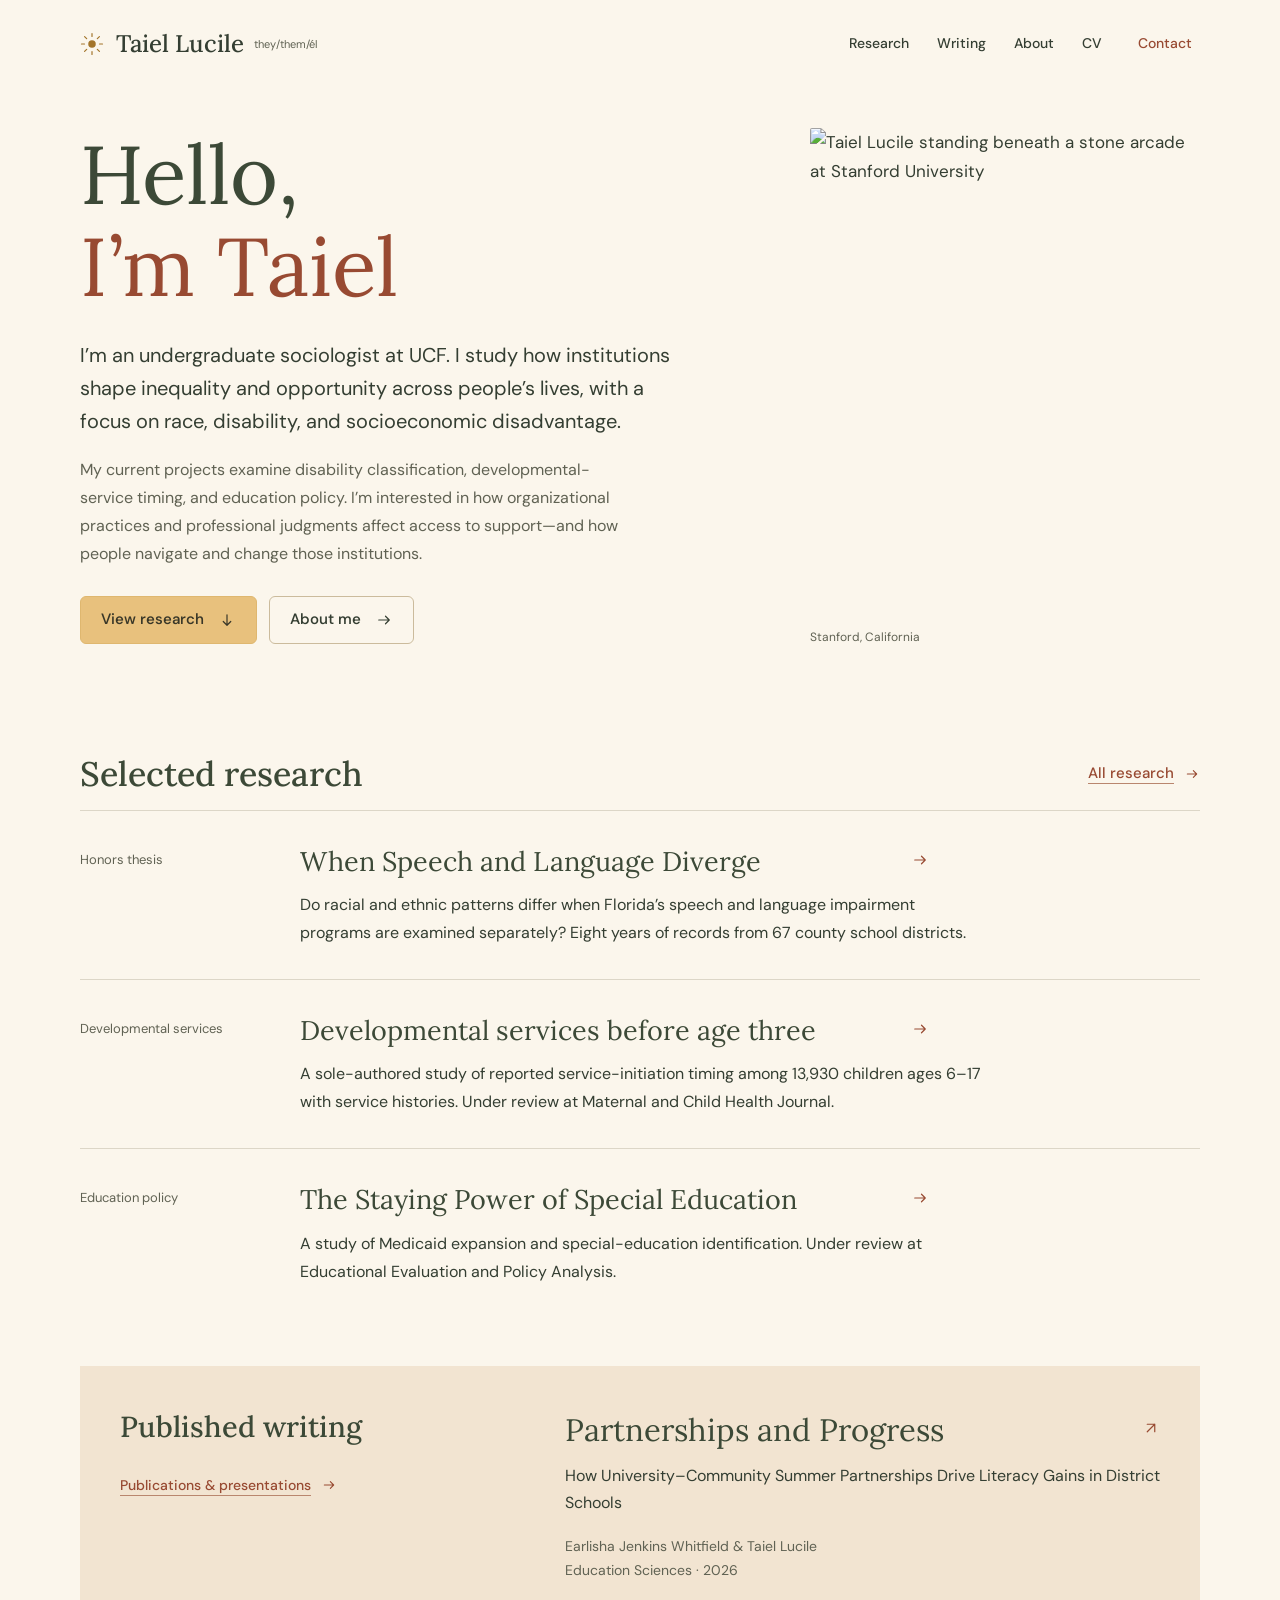
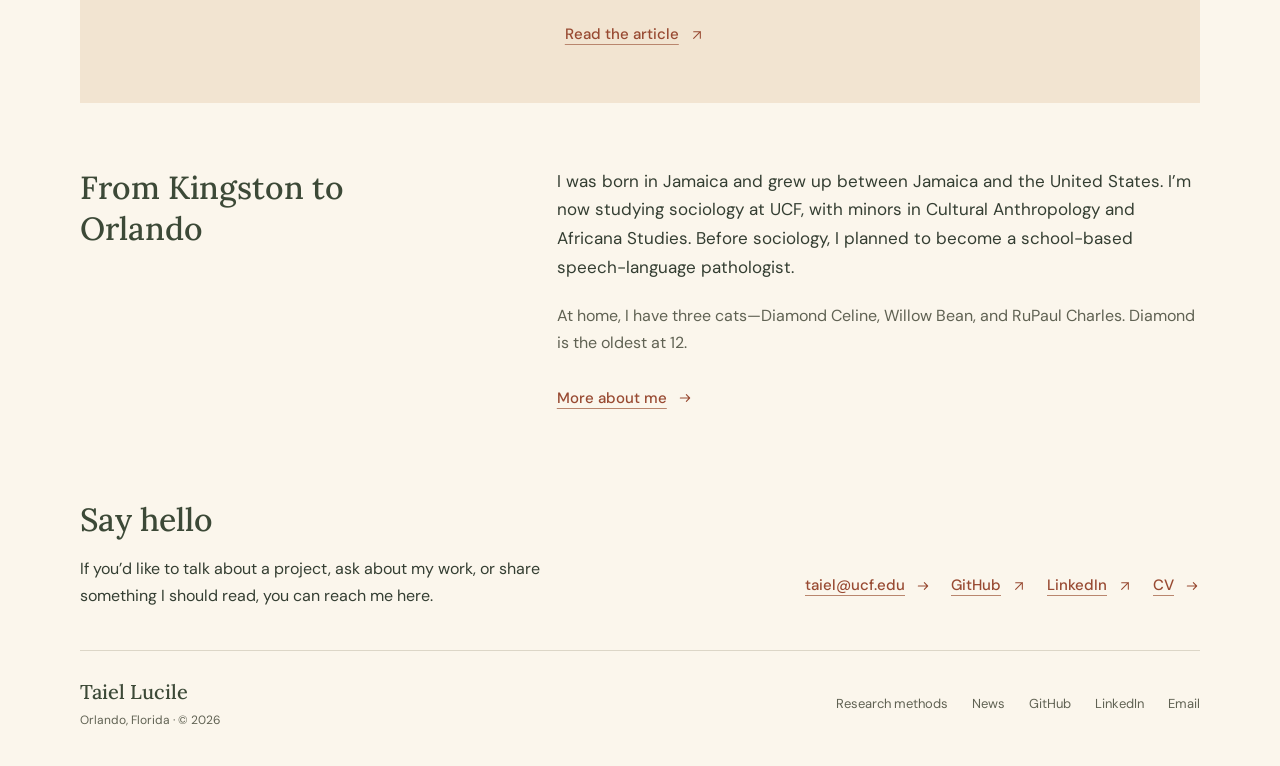
==== commit ecad55a8: "Keep phone actions balanced and homepage project headings readable" ====
--- a/index.html
+++ b/index.html
@@ -7,7 +7,7 @@
 <h1>Hello,<span>I’m Taiel</span></h1>
 <p class="hero-statement">I’m an undergraduate sociologist at UCF. I study how institutions shape inequality and opportunity across people’s lives, with a focus on race, disability, and socioeconomic disadvantage.</p>
 <p class="hero-followup">My current projects examine disability classification, developmental-service timing, and education policy. I’m interested in how organizational practices and professional judgments affect access to support—and how people navigate and change those institutions.</p>
-<div class="hero-links"><a class="primary-action" href="#selected-research"><span class="action-label">View research</span><svg class="action-icon" viewBox="0 0 24 24" fill="none" aria-hidden="true" focusable="false"><path d="M12 5v14m-5-5 5 5 5-5" stroke="currentColor" stroke-width="1.6" stroke-linecap="round" stroke-linejoin="round"/></svg></a><a class="secondary-action" href="about.html"><span class="action-label">Get to know me</span><svg class="action-icon" viewBox="0 0 24 24" fill="none" aria-hidden="true" focusable="false"><path d="M5 12h14m-5-5 5 5-5 5" stroke="currentColor" stroke-width="1.6" stroke-linecap="round" stroke-linejoin="round"/></svg></a></div>
+<div class="hero-links"><a class="primary-action" href="#selected-research"><span class="action-label">View research</span><svg class="action-icon" viewBox="0 0 24 24" fill="none" aria-hidden="true" focusable="false"><path d="M12 5v14m-5-5 5 5 5-5" stroke="currentColor" stroke-width="1.6" stroke-linecap="round" stroke-linejoin="round"/></svg></a><a class="secondary-action" href="about.html"><span class="action-label">About me</span><svg class="action-icon" viewBox="0 0 24 24" fill="none" aria-hidden="true" focusable="false"><path d="M5 12h14m-5-5 5 5-5 5" stroke="currentColor" stroke-width="1.6" stroke-linecap="round" stroke-linejoin="round"/></svg></a></div>
 </div>
 <div class="hero-visual">
 <figure class="home-portrait"><img alt="Taiel Lucile standing beneath a stone arcade at Stanford University" fetchpriority="high" loading="eager" src="assets/images/taiel-lucile-portrait.jpg"/><figcaption>Stanford, California</figcaption></figure>
@@ -17,7 +17,7 @@
 <section class="selected-research" id="selected-research" aria-labelledby="research-heading">
 <div class="section-heading"><h2 id="research-heading">Selected research</h2><a class="textlink" href="research.html"><span class="action-label">All research</span><svg class="action-icon" viewBox="0 0 24 24" fill="none" aria-hidden="true" focusable="false"><path d="M5 12h14m-5-5 5 5-5 5" stroke="currentColor" stroke-width="1.6" stroke-linecap="round" stroke-linejoin="round"/></svg></a></div>
 <article class="research-row"><div class="research-context">Honors thesis</div><div><h3><a href="research.html#speech-language" class="title-link"><span class="title-link-label">When Speech and Language Diverge</span><svg class="action-icon" viewBox="0 0 24 24" fill="none" aria-hidden="true" focusable="false"><path d="M5 12h14m-5-5 5 5-5 5" stroke="currentColor" stroke-width="1.6" stroke-linecap="round" stroke-linejoin="round"/></svg></a></h3><p>Do racial and ethnic patterns differ when Florida’s speech and language impairment programs are examined separately? Eight years of records from 67 county school districts.</p></div></article>
-<article class="research-row"><div class="research-context">Developmental services</div><div><h3><a href="research.html#who-gets-help" class="title-link"><span class="title-link-label">Racial and Socioeconomic Differences in Reported Developmental-Service Initiation Before Age Three</span><svg class="action-icon" viewBox="0 0 24 24" fill="none" aria-hidden="true" focusable="false"><path d="M5 12h14m-5-5 5 5-5 5" stroke="currentColor" stroke-width="1.6" stroke-linecap="round" stroke-linejoin="round"/></svg></a></h3><p>A sole-authored study of reported service-initiation timing among 13,930 children ages 6–17 with service histories. Under review at <cite>Maternal and Child Health Journal</cite>.</p></div></article>
+<article class="research-row"><div class="research-context">Developmental services</div><div><h3><a href="research.html#who-gets-help" class="title-link" aria-label="Racial and Socioeconomic Differences in Reported Developmental-Service Initiation Before Age Three"><span class="title-link-label">Developmental services before age three</span><svg class="action-icon" viewBox="0 0 24 24" fill="none" aria-hidden="true" focusable="false"><path d="M5 12h14m-5-5 5 5-5 5" stroke="currentColor" stroke-width="1.6" stroke-linecap="round" stroke-linejoin="round"/></svg></a></h3><p>A sole-authored study of reported service-initiation timing among 13,930 children ages 6–17 with service histories. Under review at <cite>Maternal and Child Health Journal</cite>.</p></div></article>
 <article class="research-row"><div class="research-context">Education policy</div><div><h3><a href="publications.html#under-review" class="title-link"><span class="title-link-label">The Staying Power of Special Education</span><svg class="action-icon" viewBox="0 0 24 24" fill="none" aria-hidden="true" focusable="false"><path d="M5 12h14m-5-5 5 5-5 5" stroke="currentColor" stroke-width="1.6" stroke-linecap="round" stroke-linejoin="round"/></svg></a></h3><p>A study of Medicaid expansion and special-education identification. Under review at <cite>Educational Evaluation and Policy Analysis</cite>.</p></div></article>
 </section>
 <section class="home-writing" aria-labelledby="writing-heading"><div><h2 id="writing-heading">Published writing</h2><a class="textlink" href="publications.html"><span class="action-label">Publications &amp; presentations</span><svg class="action-icon" viewBox="0 0 24 24" fill="none" aria-hidden="true" focusable="false"><path d="M5 12h14m-5-5 5 5-5 5" stroke="currentColor" stroke-width="1.6" stroke-linecap="round" stroke-linejoin="round"/></svg></a></div><article class="writing-feature"><h3><a href="https://doi.org/10.3390/educsci16010005" class="title-link"><span class="title-link-label">Partnerships and Progress</span><svg class="action-icon" viewBox="0 0 24 24" fill="none" aria-hidden="true" focusable="false"><path d="M7 17 17 7M7 7h10v10" stroke="currentColor" stroke-width="1.6" stroke-linecap="round" stroke-linejoin="round"/></svg></a></h3><p>How University–Community Summer Partnerships Drive Literacy Gains in District Schools</p><p class="publication-credit">Earlisha Jenkins Whitfield &amp; Taiel Lucile<br/><cite>Education Sciences</cite> · 2026</p><a class="textlink" href="https://doi.org/10.3390/educsci16010005"><span class="action-label">Read the article</span><svg class="action-icon" viewBox="0 0 24 24" fill="none" aria-hidden="true" focusable="false"><path d="M7 17 17 7M7 7h10v10" stroke="currentColor" stroke-width="1.6" stroke-linecap="round" stroke-linejoin="round"/></svg></a></article></section>
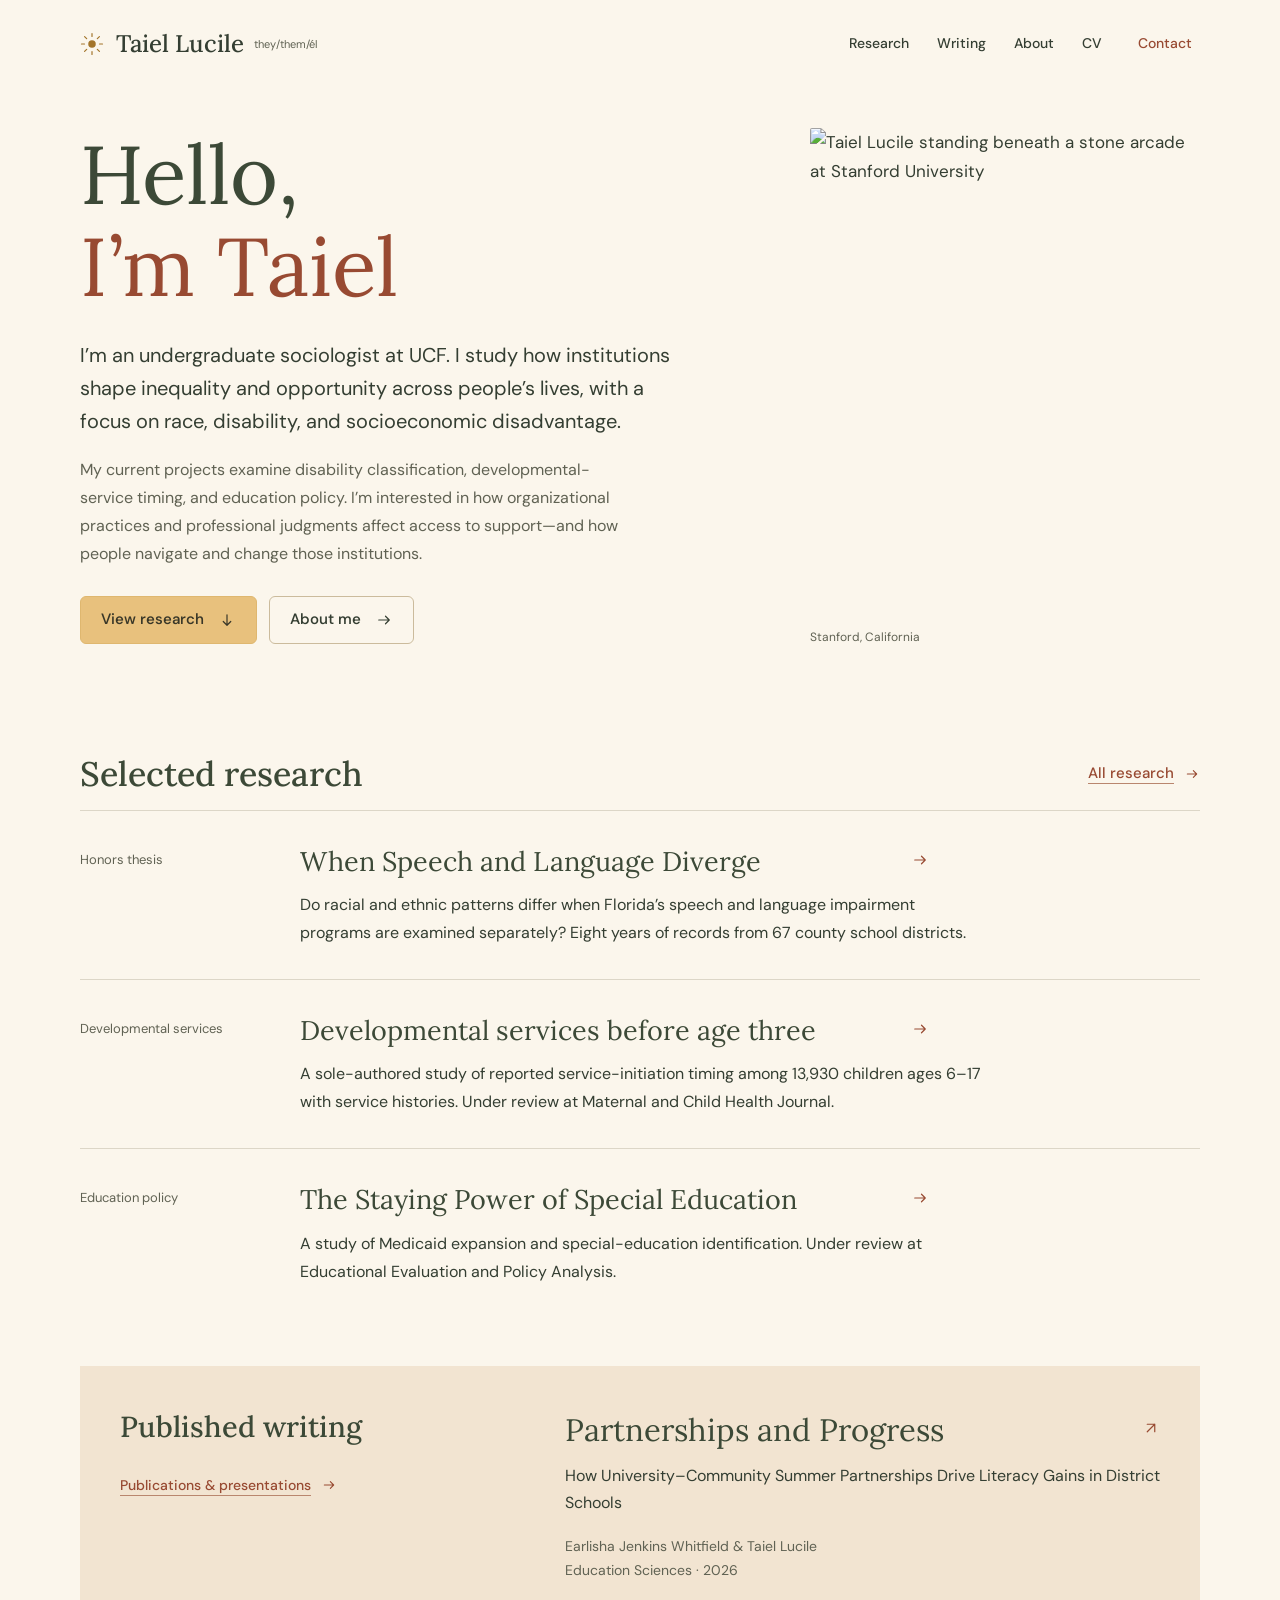
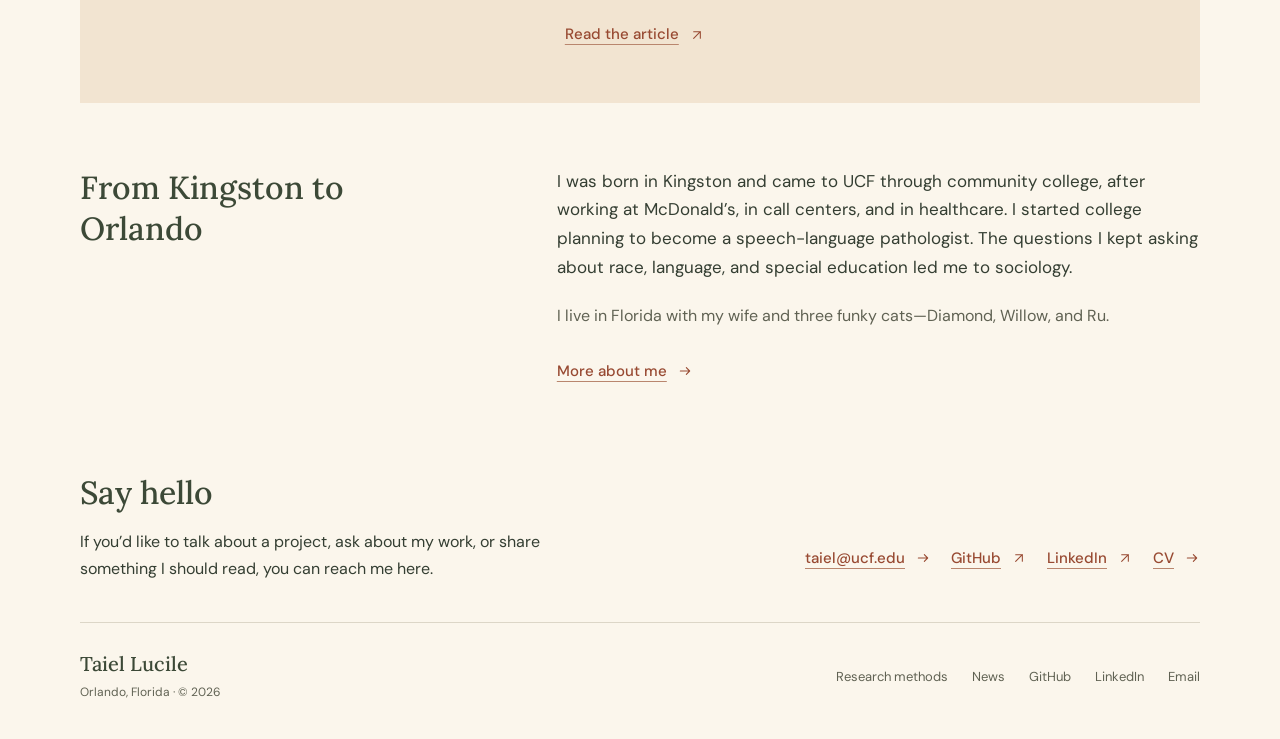
==== commit ed32e74e: "Give the home biography a personal history and introduce Diamond, Willow, and Ru" ====
--- a/index.html
+++ b/index.html
@@ -1,6 +1,6 @@
 <!DOCTYPE html>
 
-<html lang="en"><head><meta charset="utf-8"/><meta content="width=device-width,initial-scale=1" name="viewport"/><meta content="Taiel Lucile is a sociologist studying how race, disability, and class shape young people’s encounters with schools and other institutions." name="description"/><meta content="Taiel Lucile" name="author"/><meta content="#fbf6ec" name="theme-color"/><link href="/favicon.svg?v=20261108-radiant" rel="icon" type="image/svg+xml"/><title>Taiel Lucile | Sociology of Race, Disability &amp; Education</title><link rel="preload" href="assets/fonts/lora.woff" as="font" type="font/woff" crossorigin/><link rel="preload" href="assets/fonts/dm-sans.woff" as="font" type="font/woff" crossorigin/><link href="styles.css?v=20261108-finished" rel="stylesheet"/><link href="https://taielucile.github.io/" rel="canonical"/><script src="site.js?v=20261108-radiant" defer></script></head><body class="notebook-site"><a class="skip-link" href="#main-content">Skip to content</a><header class="site-header"><a class="brand" href="index.html" aria-label="Taiel Lucile, home"><svg class="brand-sun" aria-hidden="true" viewBox="0 0 32 32" fill="none"><circle cx="16" cy="16" r="5" fill="currentColor"/><path d="M16 2v4m0 20v4M2 16h4m20 0h4M6.1 6.1l2.8 2.8m14.2 14.2 2.8 2.8M6.1 25.9l2.8-2.8M23.1 8.9l2.8-2.8" stroke="currentColor" stroke-width="1.6" stroke-linecap="round"/></svg><span>Taiel Lucile</span><small>they/them/él</small></a><button class="menu-toggle" aria-expanded="false" aria-controls="primary-nav" type="button" hidden>Menu <span class="menu-symbol" aria-hidden="true"></span></button><nav id="primary-nav" aria-label="Primary navigation"><a href="research.html">Research</a><a href="publications.html">Writing</a><a href="about.html">About</a><a href="cv.html">CV</a><a class="nav-contact" href="mailto:taiel@ucf.edu">Contact</a></nav></header><main class="home-page" id="main-content">
+<html lang="en"><head><meta charset="utf-8"/><meta content="width=device-width,initial-scale=1" name="viewport"/><meta content="Taiel Lucile is a sociologist studying how race, disability, and class shape young people’s encounters with schools and other institutions." name="description"/><meta content="Taiel Lucile" name="author"/><meta content="#fbf6ec" name="theme-color"/><link href="/favicon.svg?v=20261108-radiant" rel="icon" type="image/svg+xml"/><title>Taiel Lucile | Sociology of Race, Disability &amp; Education</title><link rel="preload" href="assets/fonts/lora.woff" as="font" type="font/woff" crossorigin/><link rel="preload" href="assets/fonts/dm-sans.woff" as="font" type="font/woff" crossorigin/><link href="styles.css?v=20261108-about" rel="stylesheet"/><link href="https://taielucile.github.io/" rel="canonical"/><script src="site.js?v=20261108-radiant" defer></script></head><body class="notebook-site"><a class="skip-link" href="#main-content">Skip to content</a><header class="site-header"><a class="brand" href="index.html" aria-label="Taiel Lucile, home"><svg class="brand-sun" aria-hidden="true" viewBox="0 0 32 32" fill="none"><circle cx="16" cy="16" r="5" fill="currentColor"/><path d="M16 2v4m0 20v4M2 16h4m20 0h4M6.1 6.1l2.8 2.8m14.2 14.2 2.8 2.8M6.1 25.9l2.8-2.8M23.1 8.9l2.8-2.8" stroke="currentColor" stroke-width="1.6" stroke-linecap="round"/></svg><span>Taiel Lucile</span><small>they/them/él</small></a><button class="menu-toggle" aria-expanded="false" aria-controls="primary-nav" type="button" hidden>Menu <span class="menu-symbol" aria-hidden="true"></span></button><nav id="primary-nav" aria-label="Primary navigation"><a href="research.html">Research</a><a href="publications.html">Writing</a><a href="about.html">About</a><a href="cv.html">CV</a><a class="nav-contact" href="mailto:taiel@ucf.edu">Contact</a></nav></header><main class="home-page" id="main-content">
 <section class="editorial-hero editorial-hero-photo">
 <div class="hero-composition">
 <div class="hero-copy">
@@ -23,7 +23,7 @@
 <section class="home-writing" aria-labelledby="writing-heading"><div><h2 id="writing-heading">Published writing</h2><a class="textlink" href="publications.html"><span class="action-label">Publications &amp; presentations</span><svg class="action-icon" viewBox="0 0 24 24" fill="none" aria-hidden="true" focusable="false"><path d="M5 12h14m-5-5 5 5-5 5" stroke="currentColor" stroke-width="1.6" stroke-linecap="round" stroke-linejoin="round"/></svg></a></div><article class="writing-feature"><h3><a href="https://doi.org/10.3390/educsci16010005" class="title-link"><span class="title-link-label">Partnerships and Progress</span><svg class="action-icon" viewBox="0 0 24 24" fill="none" aria-hidden="true" focusable="false"><path d="M7 17 17 7M7 7h10v10" stroke="currentColor" stroke-width="1.6" stroke-linecap="round" stroke-linejoin="round"/></svg></a></h3><p>How University–Community Summer Partnerships Drive Literacy Gains in District Schools</p><p class="publication-credit">Earlisha Jenkins Whitfield &amp; Taiel Lucile<br/><cite>Education Sciences</cite> · 2026</p><a class="textlink" href="https://doi.org/10.3390/educsci16010005"><span class="action-label">Read the article</span><svg class="action-icon" viewBox="0 0 24 24" fill="none" aria-hidden="true" focusable="false"><path d="M7 17 17 7M7 7h10v10" stroke="currentColor" stroke-width="1.6" stroke-linecap="round" stroke-linejoin="round"/></svg></a></article></section>
 <section aria-labelledby="home-about-title" class="home-about">
 <h2 id="home-about-title">From Kingston to Orlando</h2>
-<div><p>I was born in Jamaica and grew up between Jamaica and the United States. I’m now studying sociology at UCF, with minors in Cultural Anthropology and Africana Studies. Before sociology, I planned to become a school-based speech-language pathologist.</p><p class="home-personal">At home, I have three cats—Diamond Celine, Willow Bean, and RuPaul Charles. Diamond is the oldest at 12.</p><a class="textlink" href="about.html"><span class="action-label">More about me</span><svg class="action-icon" viewBox="0 0 24 24" fill="none" aria-hidden="true" focusable="false"><path d="M5 12h14m-5-5 5 5-5 5" stroke="currentColor" stroke-width="1.6" stroke-linecap="round" stroke-linejoin="round"/></svg></a></div>
+<div><p>I was born in Kingston and came to UCF through community college, after working at McDonald’s, in call centers, and in healthcare. I started college planning to become a speech-language pathologist. The questions I kept asking about race, language, and special education led me to sociology.</p><p class="home-personal">I live in Florida with my wife and three funky cats—Diamond, Willow, and Ru.</p><a class="textlink" href="about.html"><span class="action-label">More about me</span><svg class="action-icon" viewBox="0 0 24 24" fill="none" aria-hidden="true" focusable="false"><path d="M5 12h14m-5-5 5 5-5 5" stroke="currentColor" stroke-width="1.6" stroke-linecap="round" stroke-linejoin="round"/></svg></a></div>
 </section>
 
 <section class="contact-strip" id="contact"><div><h2>Say hello</h2><p>If you’d like to talk about a project, ask about my work, or share something I should read, you can reach me here.</p></div><div class="contact-links"><a href="mailto:taiel@ucf.edu" class="textlink"><span class="action-label">taiel@ucf.edu</span><svg class="action-icon" viewBox="0 0 24 24" fill="none" aria-hidden="true" focusable="false"><path d="M5 12h14m-5-5 5 5-5 5" stroke="currentColor" stroke-width="1.6" stroke-linecap="round" stroke-linejoin="round"/></svg></a><a href="https://github.com/taielucile" class="textlink"><span class="action-label">GitHub</span><svg class="action-icon" viewBox="0 0 24 24" fill="none" aria-hidden="true" focusable="false"><path d="M7 17 17 7M7 7h10v10" stroke="currentColor" stroke-width="1.6" stroke-linecap="round" stroke-linejoin="round"/></svg></a><a href="https://www.linkedin.com/in/luciletaiel" class="textlink"><span class="action-label">LinkedIn</span><svg class="action-icon" viewBox="0 0 24 24" fill="none" aria-hidden="true" focusable="false"><path d="M7 17 17 7M7 7h10v10" stroke="currentColor" stroke-width="1.6" stroke-linecap="round" stroke-linejoin="round"/></svg></a><a href="cv.html" class="textlink"><span class="action-label">CV</span><svg class="action-icon" viewBox="0 0 24 24" fill="none" aria-hidden="true" focusable="false"><path d="M5 12h14m-5-5 5 5-5 5" stroke="currentColor" stroke-width="1.6" stroke-linecap="round" stroke-linejoin="round"/></svg></a></div></section>
--- a/styles.css
+++ b/styles.css
@@ -95,9 +95,9 @@
 .contact-strip p{max-width:46ch;font-size:16px}
 .contact-links{display:flex;flex-wrap:wrap;gap:12px 20px;font-size:14px}
 
-.about-personal{max-width:65ch;margin-top:32px;padding:24px 28px;background:var(--sage)}
-.about-personal h2{font-size:28px;margin-bottom:14px}
-.about-personal p{font-size:16px;line-height:1.75}
+
+
+
 .site-footer{border-top:1px solid #dcd6c7;gap:32px;padding:28px 0 36px}
 .site-footer .footer-name{font-weight:500}
 .site-footer>div{display:flex;flex-direction:column;gap:6px}
@@ -148,16 +148,16 @@
 .thesis-detail h3{margin-bottom:12px}
 .thesis-detail p{font-size:16px;line-height:1.7}
 .thesis-detail p:last-child{color:var(--muted);margin-top:20px}
-.about-pagehead{display:grid;grid-template-columns:minmax(0,1fr) 240px;gap:64px;align-items:center}
-.about-name h1{margin-bottom:0}
-.about-name{margin-bottom:22px}
-.about-name .pronouns{margin:10px 0 0}
-.about-head-copy .lede{max-width:53ch}
-.about-headshot{margin:0}
-.about-headshot img{display:block;width:100%;aspect-ratio:4/5;object-fit:cover}
-.about-headshot figcaption{font-size:11px;color:var(--muted);margin-top:10px}
-.about-story{display:grid;grid-template-columns:minmax(0,1fr) 260px;gap:64px}
-.about-story>div>p{max-width:65ch;margin-bottom:24px;line-height:1.75}
+
+
+
+
+
+
+
+
+
+
 .grid.two{display:grid;grid-template-columns:1fr 1fr;gap:0 40px;margin-top:22px}
 .grid.two article{padding:22px 0}
 .grid.two h3{font-size:23px;margin-bottom:8px}
@@ -253,8 +253,8 @@
 .hero-followup{font-size:15px}
 .home-page .editorial-hero-photo{padding:24px 0 52px}
 .home-about,.home-writing{gap:32px}
-.about-pagehead{grid-template-columns:minmax(0,1fr) 200px;gap:40px}
-.about-story{grid-template-columns:minmax(0,1fr) 220px;gap:40px}
+
+
 }
 @media (max-width:760px){
 :root{--section:44px}
@@ -312,7 +312,7 @@
 .contact-strip{padding:28px 0}
 .contact-strip h2{font-size:30px}
 .contact-links{gap:0 20px}
-.about-personal{padding:24px;margin-top:28px}
+
 .site-footer{gap:16px;padding:24px 0 28px}
 .site-footer nav{justify-content:flex-start;gap:0 22px}
 .page-index{font-size:14px;gap:0 20px;padding:4px 0 24px}
@@ -330,12 +330,12 @@
 .projectgrid>.detail{padding:18px 0 0;display:grid;grid-template-columns:1fr 1fr;gap:18px;font-size:13px}
 .projectgrid>.detail p{margin:0}
 .boundary{font-size:14px}
-.about-pagehead{grid-template-columns:1fr;gap:28px}
-.about-headshot{width:min(100%,260px)}
-.about-story{grid-template-columns:1fr;gap:28px}
-.about-story>div>p{margin-bottom:22px;line-height:1.75}
-.about-story>.detail{padding:0;display:block;font-size:14px;max-width:48ch}
-.about-story>.detail p{margin:0}
+
+
+
+
+
+
 .grid.two{grid-template-columns:1fr;margin-top:16px}
 .grid.two article{padding:20px 0}
 .method-evidence>article,.feature{max-width:75ch;grid-template-columns:1fr;gap:22px}
@@ -375,11 +375,71 @@
 @media (max-width:380px){
 .brand{font-size:19px;gap:6px}.brand small{display:none}.brand-sun{width:20px;height:20px}
 .hero-composition{grid-template-columns:minmax(0,1fr) 104px;gap:22px 14px}.hero-copy h1{font-size:32px}.hero-statement{font-size:17px}.hero-visual{max-width:104px}.section-heading{align-items:flex-start;flex-direction:column;gap:2px}.section-heading h2{font-size:27px}
-.about-story>.detail{grid-template-columns:1fr}
+
 }
 @media (prefers-reduced-motion:reduce){
 html{scroll-behavior:auto}
 *{scroll-behavior:auto!important;transition:none!important;animation:none!important}
+}
+/* About: one shared grid for the introduction, portrait, education, and biography. */
+.about-layout{display:grid;grid-template-columns:minmax(0,1fr) 280px;column-gap:64px;row-gap:32px;align-items:start;padding:40px 0 56px}
+.about-intro{grid-column:1;grid-row:1;min-width:0;padding:0}
+.about-intro h1{margin:0;font-size:clamp(42px,4.5vw,62px);line-height:1.15}
+.about-name{margin:0 0 20px}
+.about-name .pronouns{margin:10px 0 0}
+.about-intro .lede{max-width:58ch;margin:0;font-size:19px;line-height:1.65}
+.about-profile{grid-column:2;grid-row:1/span 2;display:flex;flex-direction:column;gap:24px;min-width:0}
+.about-headshot{margin:0;width:100%}
+.about-headshot img{display:block;width:100%;aspect-ratio:4/5;object-fit:cover;border-radius:2px}
+.about-headshot figcaption{font-size:12px;color:var(--muted);line-height:1.5;margin-top:10px}
+.about-education{padding:0}
+.about-education h2{font:600 16px/1.5 var(--sans);margin:0 0 12px}
+.about-education p{font-size:14px;line-height:1.7;margin:0}
+.about-education p+p{margin-top:12px;color:var(--muted)}
+.about-biography{grid-column:1;grid-row:2;min-width:0;padding:0;max-width:66ch}
+.about-biography>p{margin:0;font-size:17px;line-height:1.75}
+.about-biography>p+p{margin-top:24px}
+.about-personal{margin:32px 0 0;padding:24px;background:var(--sage);border-radius:3px}
+.about-personal h2{font-size:25px;line-height:1.25;margin:0 0 12px}
+.about-personal p{font-size:16px;line-height:1.7;margin:0}
+.about-page .about-recognition{padding:0 0 24px}
+.about-recognition>h2{font-size:32px;line-height:1.25;max-width:none;margin:0 0 16px}
+.recognition-list{list-style:none;padding:0;margin:0}
+.recognition-list li{display:grid;grid-template-columns:minmax(0,1fr) auto;gap:12px 32px;align-items:baseline;padding:20px 0}
+.recognition-list h3{font-size:23px;line-height:1.35;margin:0 0 6px}
+.recognition-list p{font-size:14px;line-height:1.65;color:var(--muted);margin:0}
+.recognition-list .recognition-date{font-size:13px;text-align:right;white-space:nowrap}
+.recognition-list .recognition-note{max-width:60ch;margin-top:10px}
+.about-page .next-nav{padding-top:16px}
+@media(max-width:1100px) and (min-width:761px){
+.about-layout{grid-template-columns:minmax(0,1fr) 240px;column-gap:40px}
+.about-intro .lede{font-size:18px}
+}
+@media(max-width:760px){
+.about-layout{grid-template-columns:1fr;gap:28px;padding:28px 0 40px}
+.about-intro,.about-profile,.about-biography{grid-column:1;grid-row:auto}
+.about-intro h1{font-size:39px;line-height:1.15}
+.about-name{margin-bottom:18px}
+.about-intro .lede{font-size:17px;line-height:1.7}
+.about-profile{display:grid;grid-template-columns:128px minmax(0,1fr);gap:24px;align-items:start}
+.about-education h2{font-size:15px;margin-bottom:8px}
+.about-education p{font-size:13px;line-height:1.65}
+.about-headshot figcaption{font-size:11px;margin-top:8px}
+.about-biography>p{font-size:16px;line-height:1.75}
+.about-biography>p+p{margin-top:22px}
+.about-personal{margin-top:28px;padding:22px}
+.about-personal h2{font-size:25px}
+.about-page .about-recognition{padding:0 0 20px}
+.about-recognition>h2{font-size:28px;margin-bottom:12px}
+.recognition-list li{column-gap:20px;padding:18px 0}
+.recognition-list h3{font-size:21px}
+.recognition-list p{font-size:13px}
+.recognition-list .recognition-date{font-size:12px}
+}
+@media(max-width:380px){
+.about-profile{grid-template-columns:104px minmax(0,1fr);gap:20px}
+.recognition-list li{column-gap:16px}
+.recognition-list h3{font-size:20px}
 }
 @page{size:letter;margin:.55in .62in}
 
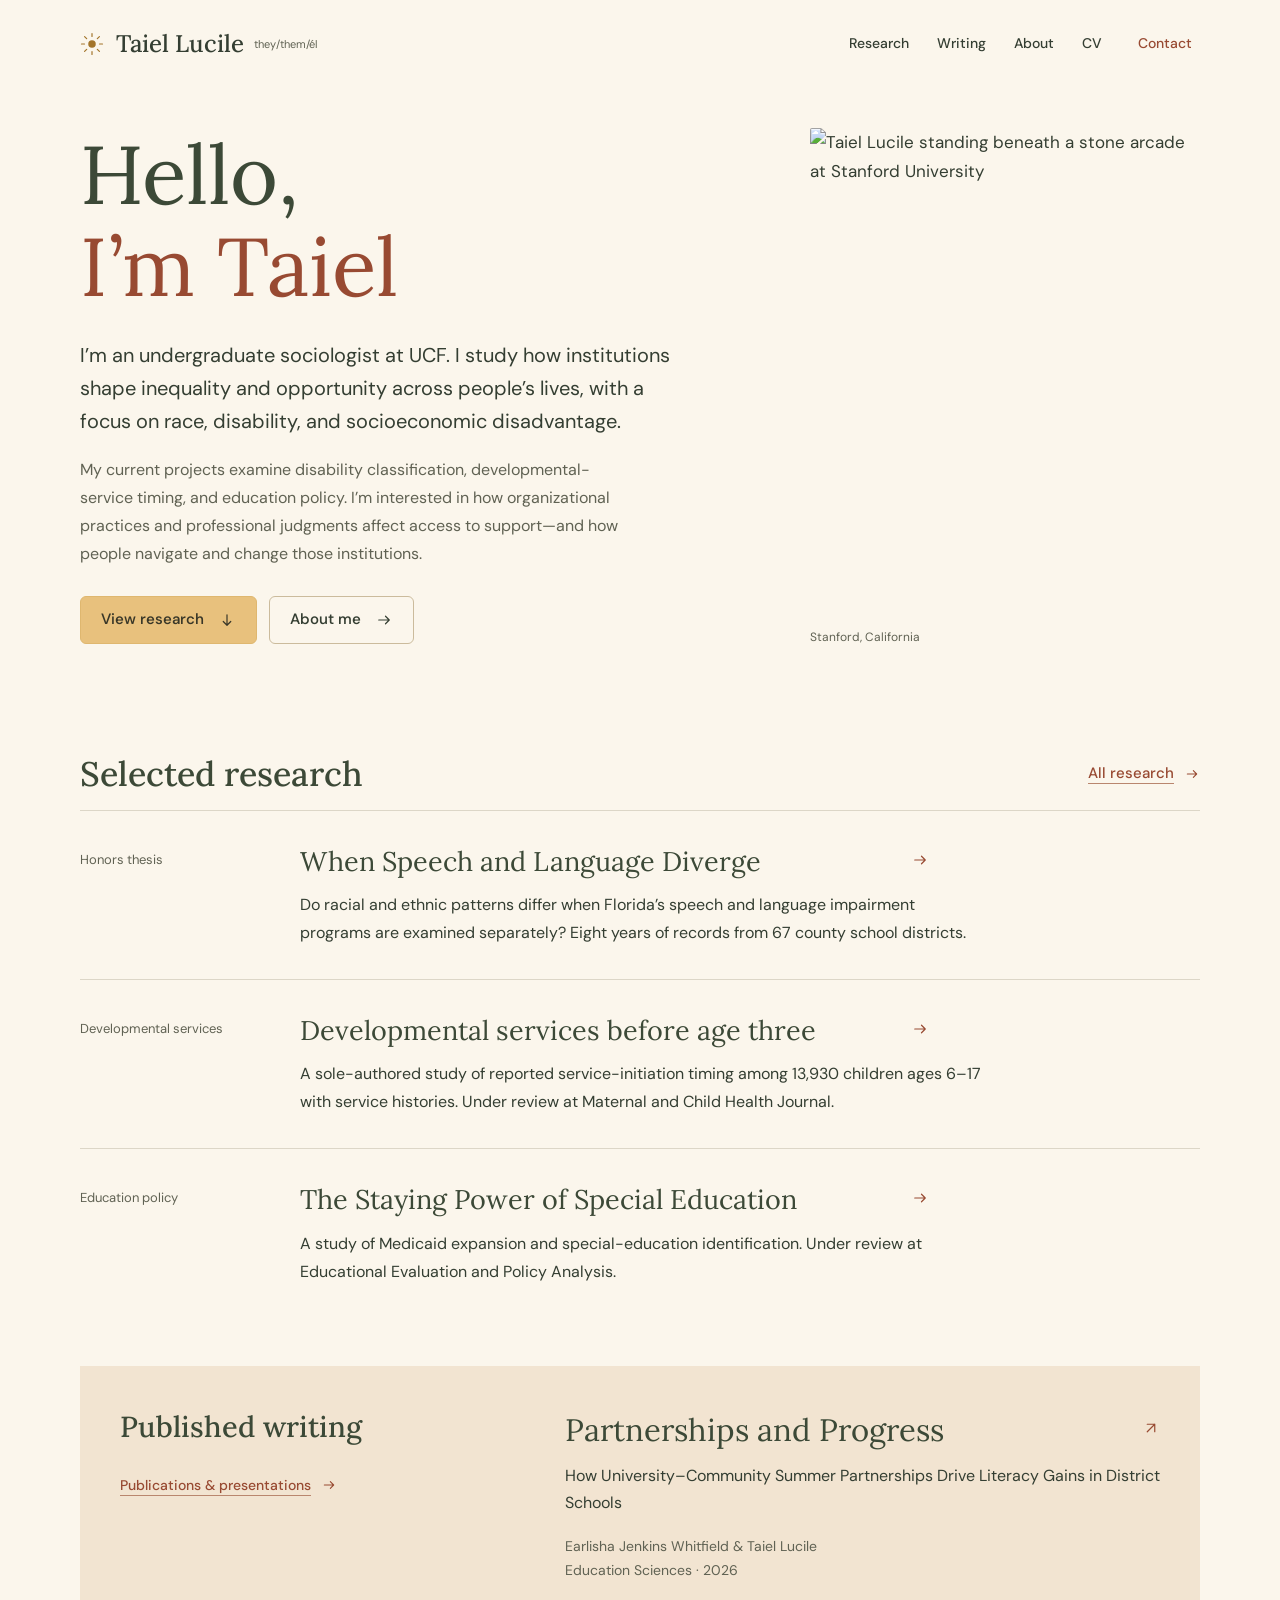
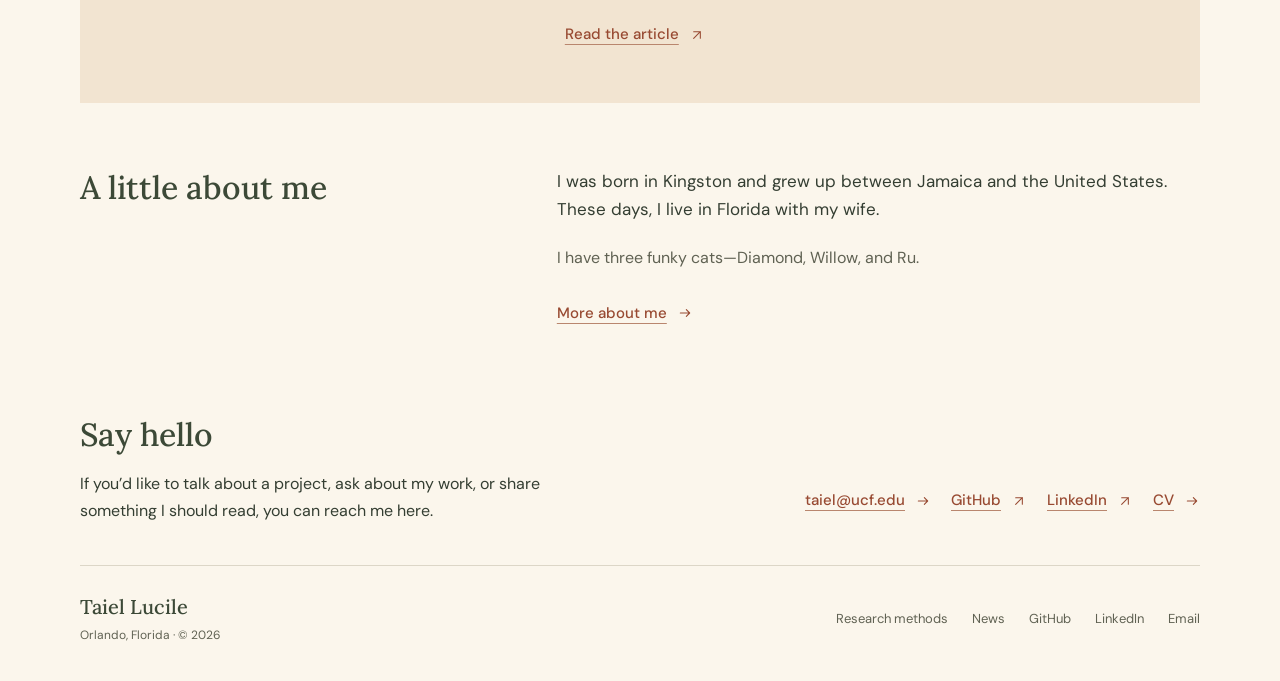
==== commit cefdc5c3: "Keep the homepage personal introduction about life outside work" ====
--- a/index.html
+++ b/index.html
@@ -22,8 +22,8 @@
 </section>
 <section class="home-writing" aria-labelledby="writing-heading"><div><h2 id="writing-heading">Published writing</h2><a class="textlink" href="publications.html"><span class="action-label">Publications &amp; presentations</span><svg class="action-icon" viewBox="0 0 24 24" fill="none" aria-hidden="true" focusable="false"><path d="M5 12h14m-5-5 5 5-5 5" stroke="currentColor" stroke-width="1.6" stroke-linecap="round" stroke-linejoin="round"/></svg></a></div><article class="writing-feature"><h3><a href="https://doi.org/10.3390/educsci16010005" class="title-link"><span class="title-link-label">Partnerships and Progress</span><svg class="action-icon" viewBox="0 0 24 24" fill="none" aria-hidden="true" focusable="false"><path d="M7 17 17 7M7 7h10v10" stroke="currentColor" stroke-width="1.6" stroke-linecap="round" stroke-linejoin="round"/></svg></a></h3><p>How University–Community Summer Partnerships Drive Literacy Gains in District Schools</p><p class="publication-credit">Earlisha Jenkins Whitfield &amp; Taiel Lucile<br/><cite>Education Sciences</cite> · 2026</p><a class="textlink" href="https://doi.org/10.3390/educsci16010005"><span class="action-label">Read the article</span><svg class="action-icon" viewBox="0 0 24 24" fill="none" aria-hidden="true" focusable="false"><path d="M7 17 17 7M7 7h10v10" stroke="currentColor" stroke-width="1.6" stroke-linecap="round" stroke-linejoin="round"/></svg></a></article></section>
 <section aria-labelledby="home-about-title" class="home-about">
-<h2 id="home-about-title">From Kingston to Orlando</h2>
-<div><p>I was born in Kingston and came to UCF through community college, after working at McDonald’s, in call centers, and in healthcare. I started college planning to become a speech-language pathologist. The questions I kept asking about race, language, and special education led me to sociology.</p><p class="home-personal">I live in Florida with my wife and three funky cats—Diamond, Willow, and Ru.</p><a class="textlink" href="about.html"><span class="action-label">More about me</span><svg class="action-icon" viewBox="0 0 24 24" fill="none" aria-hidden="true" focusable="false"><path d="M5 12h14m-5-5 5 5-5 5" stroke="currentColor" stroke-width="1.6" stroke-linecap="round" stroke-linejoin="round"/></svg></a></div>
+<h2 id="home-about-title">A little about me</h2>
+<div><p>I was born in Kingston and grew up between Jamaica and the United States. These days, I live in Florida with my wife.</p><p class="home-personal">I have three funky cats—Diamond, Willow, and Ru.</p><a class="textlink" href="about.html"><span class="action-label">More about me</span><svg class="action-icon" viewBox="0 0 24 24" fill="none" aria-hidden="true" focusable="false"><path d="M5 12h14m-5-5 5 5-5 5" stroke="currentColor" stroke-width="1.6" stroke-linecap="round" stroke-linejoin="round"/></svg></a></div>
 </section>
 
 <section class="contact-strip" id="contact"><div><h2>Say hello</h2><p>If you’d like to talk about a project, ask about my work, or share something I should read, you can reach me here.</p></div><div class="contact-links"><a href="mailto:taiel@ucf.edu" class="textlink"><span class="action-label">taiel@ucf.edu</span><svg class="action-icon" viewBox="0 0 24 24" fill="none" aria-hidden="true" focusable="false"><path d="M5 12h14m-5-5 5 5-5 5" stroke="currentColor" stroke-width="1.6" stroke-linecap="round" stroke-linejoin="round"/></svg></a><a href="https://github.com/taielucile" class="textlink"><span class="action-label">GitHub</span><svg class="action-icon" viewBox="0 0 24 24" fill="none" aria-hidden="true" focusable="false"><path d="M7 17 17 7M7 7h10v10" stroke="currentColor" stroke-width="1.6" stroke-linecap="round" stroke-linejoin="round"/></svg></a><a href="https://www.linkedin.com/in/luciletaiel" class="textlink"><span class="action-label">LinkedIn</span><svg class="action-icon" viewBox="0 0 24 24" fill="none" aria-hidden="true" focusable="false"><path d="M7 17 17 7M7 7h10v10" stroke="currentColor" stroke-width="1.6" stroke-linecap="round" stroke-linejoin="round"/></svg></a><a href="cv.html" class="textlink"><span class="action-label">CV</span><svg class="action-icon" viewBox="0 0 24 24" fill="none" aria-hidden="true" focusable="false"><path d="M5 12h14m-5-5 5 5-5 5" stroke="currentColor" stroke-width="1.6" stroke-linecap="round" stroke-linejoin="round"/></svg></a></div></section>
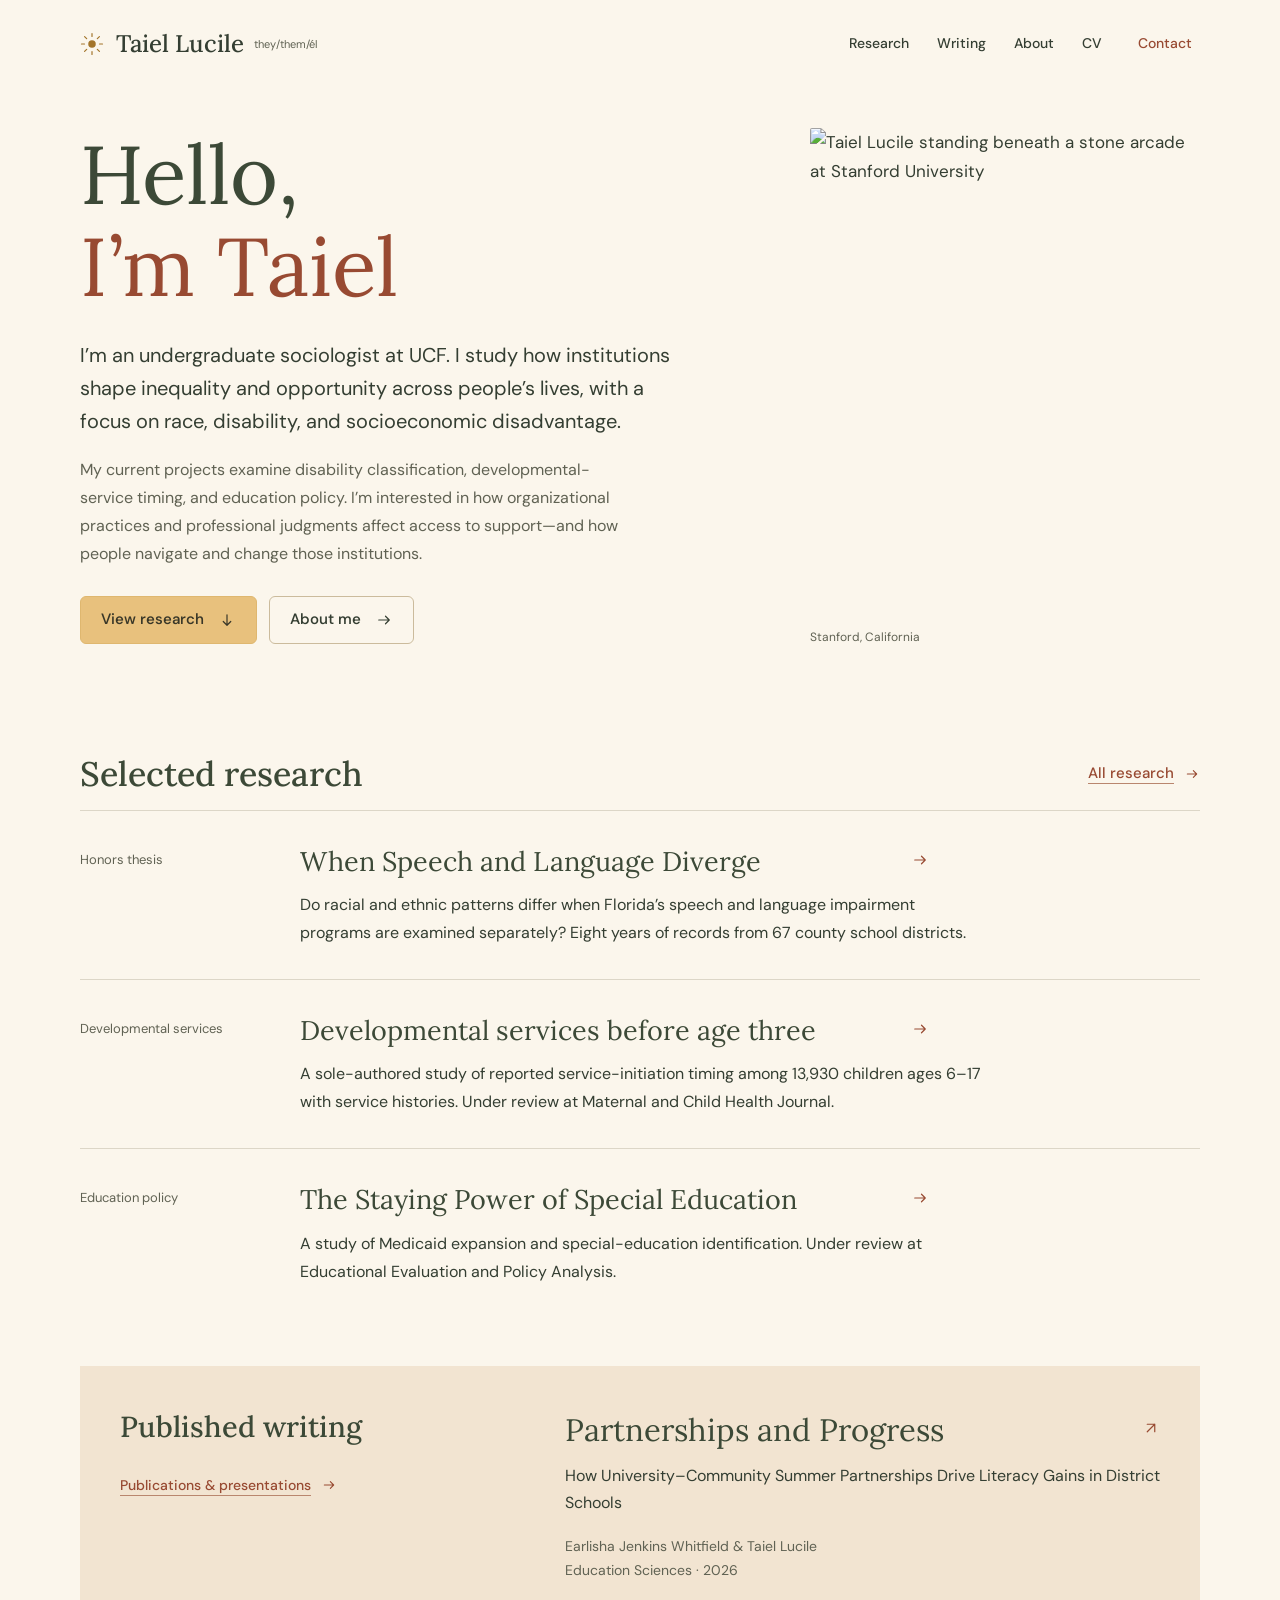
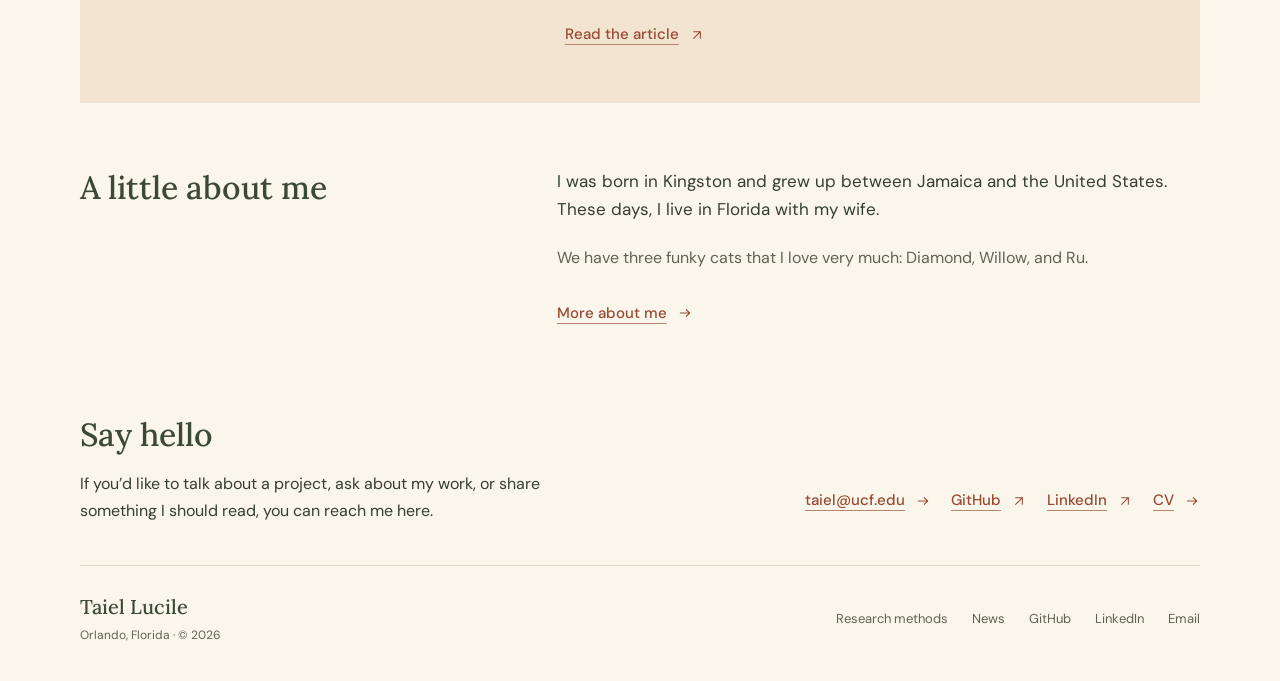
==== commit 8adb2ea4: "Use Taiel’s own wording about Diamond, Willow, and Ru" ====
--- a/index.html
+++ b/index.html
@@ -23,7 +23,7 @@
 <section class="home-writing" aria-labelledby="writing-heading"><div><h2 id="writing-heading">Published writing</h2><a class="textlink" href="publications.html"><span class="action-label">Publications &amp; presentations</span><svg class="action-icon" viewBox="0 0 24 24" fill="none" aria-hidden="true" focusable="false"><path d="M5 12h14m-5-5 5 5-5 5" stroke="currentColor" stroke-width="1.6" stroke-linecap="round" stroke-linejoin="round"/></svg></a></div><article class="writing-feature"><h3><a href="https://doi.org/10.3390/educsci16010005" class="title-link"><span class="title-link-label">Partnerships and Progress</span><svg class="action-icon" viewBox="0 0 24 24" fill="none" aria-hidden="true" focusable="false"><path d="M7 17 17 7M7 7h10v10" stroke="currentColor" stroke-width="1.6" stroke-linecap="round" stroke-linejoin="round"/></svg></a></h3><p>How University–Community Summer Partnerships Drive Literacy Gains in District Schools</p><p class="publication-credit">Earlisha Jenkins Whitfield &amp; Taiel Lucile<br/><cite>Education Sciences</cite> · 2026</p><a class="textlink" href="https://doi.org/10.3390/educsci16010005"><span class="action-label">Read the article</span><svg class="action-icon" viewBox="0 0 24 24" fill="none" aria-hidden="true" focusable="false"><path d="M7 17 17 7M7 7h10v10" stroke="currentColor" stroke-width="1.6" stroke-linecap="round" stroke-linejoin="round"/></svg></a></article></section>
 <section aria-labelledby="home-about-title" class="home-about">
 <h2 id="home-about-title">A little about me</h2>
-<div><p>I was born in Kingston and grew up between Jamaica and the United States. These days, I live in Florida with my wife.</p><p class="home-personal">I have three funky cats—Diamond, Willow, and Ru.</p><a class="textlink" href="about.html"><span class="action-label">More about me</span><svg class="action-icon" viewBox="0 0 24 24" fill="none" aria-hidden="true" focusable="false"><path d="M5 12h14m-5-5 5 5-5 5" stroke="currentColor" stroke-width="1.6" stroke-linecap="round" stroke-linejoin="round"/></svg></a></div>
+<div><p>I was born in Kingston and grew up between Jamaica and the United States. These days, I live in Florida with my wife.</p><p class="home-personal">We have three funky cats that I love very much: Diamond, Willow, and Ru.</p><a class="textlink" href="about.html"><span class="action-label">More about me</span><svg class="action-icon" viewBox="0 0 24 24" fill="none" aria-hidden="true" focusable="false"><path d="M5 12h14m-5-5 5 5-5 5" stroke="currentColor" stroke-width="1.6" stroke-linecap="round" stroke-linejoin="round"/></svg></a></div>
 </section>
 
 <section class="contact-strip" id="contact"><div><h2>Say hello</h2><p>If you’d like to talk about a project, ask about my work, or share something I should read, you can reach me here.</p></div><div class="contact-links"><a href="mailto:taiel@ucf.edu" class="textlink"><span class="action-label">taiel@ucf.edu</span><svg class="action-icon" viewBox="0 0 24 24" fill="none" aria-hidden="true" focusable="false"><path d="M5 12h14m-5-5 5 5-5 5" stroke="currentColor" stroke-width="1.6" stroke-linecap="round" stroke-linejoin="round"/></svg></a><a href="https://github.com/taielucile" class="textlink"><span class="action-label">GitHub</span><svg class="action-icon" viewBox="0 0 24 24" fill="none" aria-hidden="true" focusable="false"><path d="M7 17 17 7M7 7h10v10" stroke="currentColor" stroke-width="1.6" stroke-linecap="round" stroke-linejoin="round"/></svg></a><a href="https://www.linkedin.com/in/luciletaiel" class="textlink"><span class="action-label">LinkedIn</span><svg class="action-icon" viewBox="0 0 24 24" fill="none" aria-hidden="true" focusable="false"><path d="M7 17 17 7M7 7h10v10" stroke="currentColor" stroke-width="1.6" stroke-linecap="round" stroke-linejoin="round"/></svg></a><a href="cv.html" class="textlink"><span class="action-label">CV</span><svg class="action-icon" viewBox="0 0 24 24" fill="none" aria-hidden="true" focusable="false"><path d="M5 12h14m-5-5 5 5-5 5" stroke="currentColor" stroke-width="1.6" stroke-linecap="round" stroke-linejoin="round"/></svg></a></div></section>
